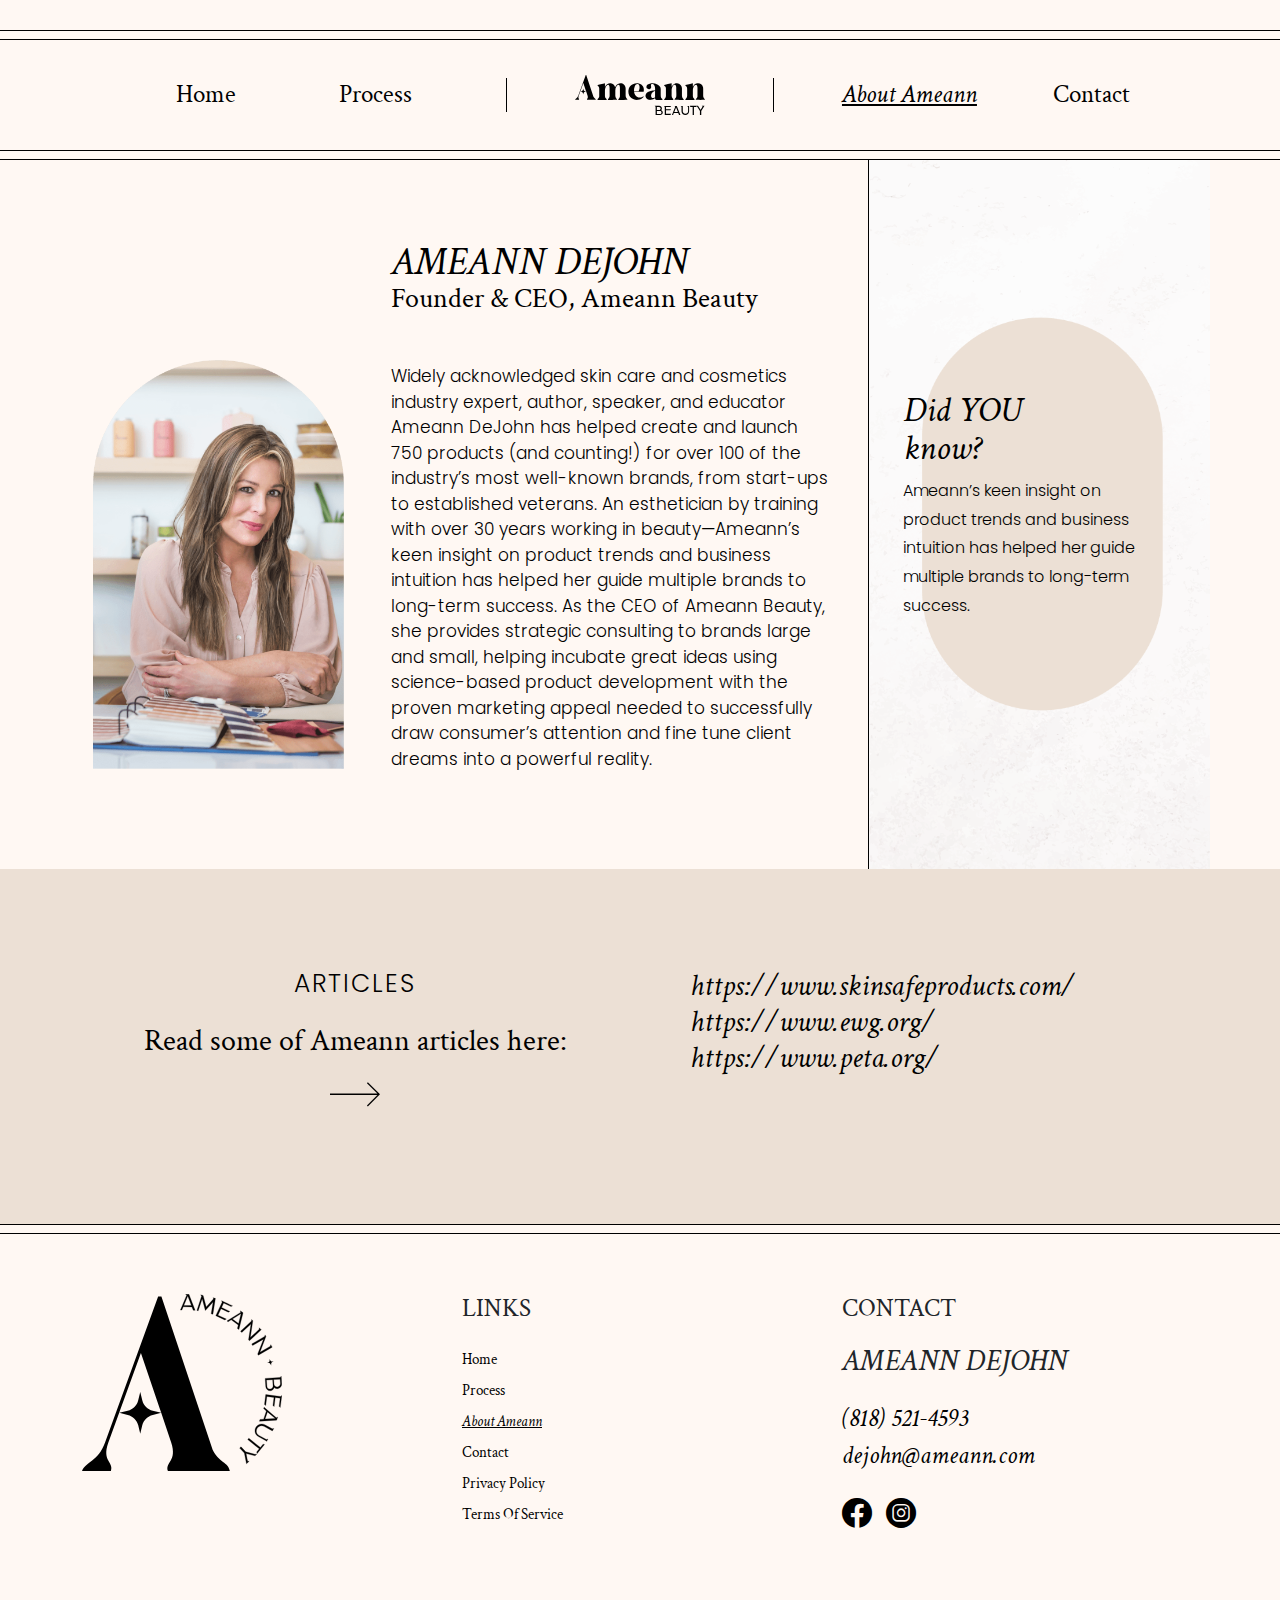
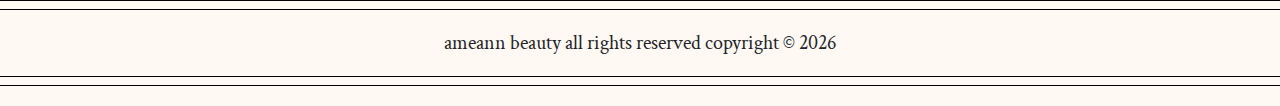
==== about-ameann.html @ 8f2c45b3 "feat: import google font" ====
<!doctype html>
<html lang="en">
  <head>
    <!-- Required meta tags -->
    <meta charset="utf-8">
    <meta name="viewport" content="width=device-width, initial-scale=1">
    <title>Ameann Beauty | Contact</title>

    <!-- Google Fonts -->
    <link rel="preconnect" href="https://fonts.googleapis.com">
    <link rel="preconnect" href="https://fonts.gstatic.com" crossorigin>
    <link href="https://fonts.googleapis.com/css2?family=Italiana&family=Red+Hat+Display:wght@300;500&display=swap" rel="stylesheet">

    <!-- Bootstrap CSS -->
    <link rel="stylesheet" href="assets/css/bootstrap.min.css">
    <link rel="stylesheet" href="assets/fonts/ameann-icons/icon.css">
    <link rel="stylesheet" href="assets/css/style.css">
    
  </head>
  <body>
    
    <header class="header">
      <div class="desktop-nav">
        <div class="border1">
          <nav class="navbar navbar-expand-md navbar-light " >
            <div class="container">
              <div class="collapse navbar-collapse">
                <ul class="navbar-nav mb-2 mb-lg-0">
                  <li class="nav-item">
                    <a class="nav-link" href="index.html">Home</a>
                  </li>
                  <li class="nav-item">
                    <a class="nav-link" href="process.html">Process</a>
                  </li>
                </ul>
                <div class="logo">
                  <a class="navbar-brand" href="index.html">
                    <img src="./assets/images/logo-main.svg" alt="Ameann Beauty logo">
                  </a>
                </div>
                <ul class="navbar-nav mb-2 mb-lg-0">
                  <li class="nav-item">
                    <a class="nav-link active" href="about-ameann.html">About Ameann</a>
                  </li>
                  <li class="nav-item">
                    <a class="nav-link" href="contact.html">Contact</a>
                  </li>
                </ul>
              </div>
            </div>
          </nav>
        </div>
      </div>
      <nav class="navbar navbar-expand-md navbar-light mobile-nav" >
        <div class="container">
          <a class="navbar-brand" href="index.php">
            <img src="./assets/images/logo.svg" alt="Ameann Beauty logo">
          </a>
          <button class="navbar-toggler" type="button" data-bs-toggle="collapse" data-bs-target="#navbarToggler" aria-controls="navbarToggler" aria-expanded="false" aria-label="Toggle navigation">
            <span class="customicon customicon-bars"></span>
          </button>
          <div class="collapse navbar-collapse" id="navbarToggler">
            <ul class="navbar-nav ms-auto mb-lg-0">
              <li class="nav-item">
                <a class="nav-link" href="index.html">Home</a>
              </li>
              <li class="nav-item">
                <a class="nav-link" href="process.html">Process</a>
              </li>
              <li class="nav-item">
                <a class="nav-link active" href="about-ameann.html">About Ameann</a>
              </li>
              <li class="nav-item">
                <a class="nav-link" href="contact.html">Contact</a>
              </li>
            </ul>
          </div>
        </div>
      </nav>
    </header>


    <section class="about-section">
      <div class="container">
        <div class="row">
          <div class="col-1 main-image">
            <div class="image-wrap">
                <img src="./assets/images/ameann-dejohn.png" alt="">
            </div>
          </div>
          <div class="col-2">
            <div class="details">
                <h3><em>AMEANN DEJOHN</em></h3>
                <h4>Founder & CEO, Ameann Beauty</h4>
                <p>Widely acknowledged skin care and cosmetics industry expert, author, speaker, and educator Ameann DeJohn has helped create and launch 750 products (and counting!) for over 100 of the industry’s most well-known brands, from start-ups to established veterans. An esthetician by training with over 30 years working in beauty—Ameann’s keen insight on product trends and business intuition has helped her guide multiple brands to long-term success. As the CEO of Ameann Beauty, she provides strategic consulting to brands large and small, helping incubate great ideas using science-based product development with the proven marketing appeal needed to successfully draw consumer’s attention and fine tune client dreams into a powerful reality.</p>
            </div>
          </div>
          <div class="col-3 question-column">
            <div class="question">
                <div class="text">
                    <h3><em>Did YOU <br>know?</em></h3>
                    <p>Ameann’s keen insight on product trends and business intuition has helped her guide multiple brands to long-term success.</p>
                </div>
                <img src="assets/images/about-bg.png" alt="">
            </div>
          </div>
        </div>
      </div>
    </section>
  
    <section class="about-article-section">
        <div class="container">
            <div class="row">
                <div class="col-md-6">
                    <div class="left-content">
                        <h5>ARTICLES</h5>
                        <p>Read some of Ameann articles here:</p>
                        <a class="go" href=""><i class="customicon customicon-arrow-right"></i></a>
                    </div>
                </div>
                <div class="col-md-6">
                    <div class="right-content">
                        <a href="https://www.skinsafeproducts.com/">https://www.skinsafeproducts.com/</a><br>
                        <a href="https://www.ewg.org/">https://www.ewg.org/</a><br>
                        <a href="https://www.peta.org/">https://www.peta.org/</a>
                    </div>
                </div>
            </div>
        </div>
    </section>

    <footer class="footer">
      <div class="border1">
        <div class="border2">
          <div class="container">
            <div class="row">
              <div class="col-md-4">
                <a href="index.html" class="logo-image">
                  <img src="./assets/images/logo-small.svg" alt="ameann beauty logo">
                </a>
              </div>
              <div class="col-md-4">
                <h5 class="title">LINKS</h5>
                <ul class="navbar-nav ms-auto mb-lg-0">
                  <li class="nav-item">
                    <a class="nav-link" href="index.html">Home</a>
                  </li>
                  <li class="nav-item">
                    <a class="nav-link" href="process.html">Process</a>
                  </li>
                  <li class="nav-item">
                    <a class="nav-link active" href="about-ameann.html">About Ameann</a>
                  </li>
                  <li class="nav-item">
                    <a class="nav-link" href="contact.html">Contact</a>
                  </li>
                  <li class="nav-item">
                    <a class="nav-link" href="privacy-policy.html">privacy policy</a>
                  </li>
                  <li class="nav-item">
                    <a class="nav-link" href="terms-of-service.html">terms of service</a>
                  </li>
                </ul>
              </div>
              <div class="col-md-4">
                <h5 class="title">CONTACT</h5>
                <div class="details">
                    <h3><em>AMEANN DEJOHN</em></h3>
                    <a href="tel:(818) 521-4593"><em>(818) 521-4593</em></a><br>
                    <a href="mailto:dejohn@ameann.com"><em>dejohn@ameann.com</em></a>
                </div>
                <div class="social-icon">
                    <a href=""><i class="customicon customicon-facebook"></i></a>
                    <a href=""><i class="customicon customicon-instagram"></i></a>
                </div>
              </div>
            </div>
          </div>
        </div>
        <div class="copyright">
          <div class="border1">
            <p> ameann beauty all rights reserved copyright © <script>document.write(new Date().getFullYear());</script></p>
          </div>
        </div>
      </div>
    </footer>


      <!-- Optional JavaScript; choose one of the two! -->
      <script src="assets/js/jquery-3.6.1.min.js"></script>

      <!-- Option 1: Bootstrap Bundle with Popper -->
      <script src="assets/js/bootstrap.bundle.min.js"></script>

      <!-- Option 2: Separate Popper and Bootstrap JS -->
      <script src="assets/js/popper.min.js"></script>
      
      <!-- main JS to edit -->
      <script src="assets/js/main.js"></script>

  </body>
</html>
---- assets/fonts/ameann-icons/icon.css ----
@font-face {
  font-family: 'ameann-icons';
  src:  url('fonts/ameann-icons.eot?su0a94');
  src:  url('fonts/ameann-icons.eot?su0a94#iefix') format('embedded-opentype'),
    url('fonts/ameann-icons.ttf?su0a94') format('truetype'),
    url('fonts/ameann-icons.woff?su0a94') format('woff'),
    url('fonts/ameann-icons.svg?su0a94#ameann-icons') format('svg');
  font-weight: normal;
  font-style: normal;
  font-display: block;
}

.customicon {
  /* use !important to prevent issues with browser extensions that change fonts */
  font-family: 'ameann-icons' !important;
  speak: never;
  font-style: normal;
  font-weight: normal;
  font-variant: normal;
  text-transform: none;
  line-height: 1;

  /* Better Font Rendering =========== */
  -webkit-font-smoothing: antialiased;
  -moz-osx-font-smoothing: grayscale;
}

.customicon-facebook:before {
  content: "\e901";
}
.customicon-instagram:before {
  content: "\e902";
}
.customicon-arrow-right:before {
  content: "\e900";
}
.customicon-bars:before {
  content: "\e916";
}
.customicon-cross:before {
  content: "\e917";
}
---- assets/css/style.css ----
@font-face {
  font-family: "poppins";
  src: url(../fonts/Poppins/Poppins-Thin.ttf);
  font-weight: 200;
}
@font-face {
  font-family: "poppins";
  src: url(../fonts/Poppins/Poppins-Light.ttf);
  font-weight: 300;
}
@font-face {
  font-family: "CrimsonText";
  src: url(../fonts/Crimson_Text/CrimsonText-SemiBoldItalic.ttf);
  font-weight: 600;
  font-style: italic;
}
@font-face {
  font-family: "CrimsonText";
  src: url(../fonts/Crimson_Text/CrimsonText-Italic.ttf);
  font-weight: 400;
  font-style: italic;
}
@font-face {
  font-family: "CrimsonText";
  src: url(../fonts/Crimson_Text/CrimsonText-Regular.ttf);
  font-weight: 400;
}

* {
  margin: 0px;
  padding: 0;
  outline: 0;
  box-sizing: border-box;
  font-family: "CrimsonText";
  font-weight: 400;
}

@media (min-width: 1600px) {
  .container {
    max-width: 1560px;
  }
}
.header {
  padding-top: 30px;
  background-color: #FFF8F3;
}
.header .desktop-nav{
  border-top: 1px solid #000;
  border-bottom: 1px solid #000;
  padding: 10px 0;
}
.header .desktop-nav .border1{
  border-top: 1px solid #000;
  border-bottom: 1px solid #000;
  padding: 20px 0;
}
.header .desktop-nav .navbar-collapse .logo{
  width: 24%;
  position: relative;
}
.header .desktop-nav .navbar-collapse .logo::after{
  content: '';
  display: block;
  border-left: 1px solid #000;
  border-right: 1px solid #000;
  width: 100%;
  height: 86%;
  left: 0;
  top: 7%;
  position: absolute;
  pointer-events: none;
}
.header .desktop-nav .navbar-collapse .logo a{
  display: block;
  max-width: 180px;
  margin: auto;
  padding: 0;
}
.header .desktop-nav .navbar-collapse .navbar-nav{
  flex-grow: 1;
  justify-content: space-evenly;
  width: 38%;
}
.header .navbar-collapse .navbar-nav .nav-link{
  font-size: 20px;
  color: #000;
}
.header .navbar-collapse .navbar-nav .nav-link:not(.active):hover{
  color: #E68180;
}
.header .navbar-collapse .navbar-nav .nav-link.active{
  font-style: italic;
  text-decoration: underline;
}

@media (max-width: 1399px) {
  .header .desktop-nav .navbar-collapse .logo a{
    max-width: 130px;
  }
  .header .desktop-nav .navbar-collapse .navbar-nav .nav-link{
    font-size: 25px;
  }
  .header .desktop-nav{
    padding: 8px 0;
  }
}
@media (min-width: 768px) {
  .mobile-nav{
    display: none;
  }
}
@media (max-width: 991px) {
  .header {
    padding-top: 20px;
  }
  .header .container {
    max-width: 100%;
  }
  .header .desktop-nav .navbar-collapse .navbar-nav .nav-link{
    font-size: 22px;
  }
}
@media (max-width: 767px) {
  .header {
    padding: 0;
    background-color: #fff;
  }
  .header .desktop-nav{
    display: none;
  }
  .header .container {
    max-width: 100%;
    padding: 0 30px;
  }
  .header .navbar {
    padding: 10px 0;
  }
  .header .navbar .navbar-brand img {
    width: 90px;
  }
  .header .navbar .navbar-toggler {
    padding: 0;
    border: 0;
    font-size: 24px;
    color: #000;
    width: 24px;
    margin: 0;
    line-height: 0;
  }
  .header .navbar .navbar-toggler:hover, .header .navbar .navbar-toggler:focus {
    box-shadow: none;
    color: #E68180;
  }
  .header .navbar .navbar-collapse {
    position: absolute;
    top: 100%;
    width: 100%;
    left: 0;
    text-align: right;
    background-color: #FFF8F3;
    box-shadow: 0 3px 6px rgba(0, 0, 0, 0.1);
    z-index: 99;
  }
  .header .navbar .navbar-collapse .navbar-nav {
    padding: 15px 0;
  }
  .header .navbar .navbar-collapse .navbar-nav .nav-item {
    padding-right: 30px;
    text-transform: capitalize;
  }
  .header .navbar .navbar-collapse .navbar-nav .nav-link {
    font-size: 20px;
    color: #000;
  }
  .header .navbar .navbar-toggler[aria-expanded="true"] .customicon::before {
    content: '\e917';
  }
}




/* home section */

.home-section{
  background-color: #FFF8F3;
}
.home-section img{
  width: 100%;
}
.home-section .main-image{
  border-right: 1px solid #000;
}
.home-section .main-image .image-wrap{
  padding: 100px 8%;
}
.home-section .col-md-8{
  padding: 0;
}
.home-section .learn{
  height: 47%;
  border-bottom: 1px solid #000;
  background-image: url(../images/texture1.svg);
  background-size: cover;
  display: flex;
  justify-content: center;
  align-items: center;
}
.home-section .learn .content{
  max-width: 595px;
}
.home-section .learn .content h2{
  color: #B4A27E;
  font-size: 38px;
  line-height: 1.2;
}
.buttons{
  text-align: center;
  margin-top: 50px;
  display: block;
}
.buttons .btn{
  padding: 10px 35px;
  border: 1px solid #000;
  font-size: 30px;
  font-style: italic;
  font-weight: 600;
  line-height: 1.2;
  border-radius: 15px;
}

.home-section .items{
  padding: 45px 40px;
}
.home-section .items .content{
  padding: 10px;
  height: 100%;
  display: flex;
  flex-direction: column;
}
.home-section .items .content h3{
  font-family: "poppins";
  font-size: 22px;
  text-align: center;
  margin-top: 15px;
  display: flex;
  flex-grow: 1;
  align-items: center;
  justify-content: center;
}

@media (max-width: 1599px) {
  .home-section .items{
    padding: 40px 35px;
  }
  .home-section .items .content h3{
    font-size: 18px;
  }
}
@media (max-width: 1399px) {
  .home-section .main-image .image-wrap{
    padding: 80px 8%;
  }
  .home-section .learn .content{
    max-width: 435px;
  }
  .home-section .learn .content h2{
    font-size: 28px;
  }
  .buttons{
    margin-top: 30px;
  }
  .buttons .btn{
    padding: 8px 30px;
    font-size: 22px;
    border-radius: 12px;
  }
  .home-section .items{
    padding: 30px 30px;
  }
  .home-section .items .content{
    padding: 5px;
  }
  .home-section .items .content h3{
    font-size: 14px;
  }
}
@media (max-width: 991px) {
  .home-section .container{
    max-width: 100%;
  }
  .home-section {
    overflow: hidden;
  }
}
@media (max-width: 767px) {
  .home-section {
    overflow: hidden;
    background-color: #fff;
  }
   .home-section .main-image{
    border: 0;
   }
   .home-section .main-image .image-wrap{
    padding: 20px 5% 0;
  }
  .home-section .col-md-8{
    position: relative;
  }
  .home-section .learn{
    height: auto;
    position: absolute;
    width: 100%;
    padding: 8vw 0;
    border-bottom: 0;
    bottom: calc(100% - 5px);
  }
  .home-section .learn .content{
    max-width: 62.5vw;
    text-align: center;
  }
  .home-section .learn .content h2{
    font-size: 4vw;
  }
  .buttons{
    margin-top: 5vw;
  }
  .buttons .btn{
    font-size: 4vw;
  }
  .home-section .items{
    padding: 50px 30px 0;
  }
  .home-section .items .content{
    padding-bottom: 40px;
  }
  .home-section .items .content h3{
    font-size: 4vw;
  }
}
@media (max-width: 500px) {
  .buttons .btn{
    padding: 5px 20px;
  }
  .home-section .items .content h3{
    font-size: 5vw;
  }
  .home-section .items .content{
    padding-bottom: 20px;
  }
}



/* contact section */

.contact-section{
  background-color: #FFF8F3;
  padding: 180px 0;
  border-bottom: 100px solid #B4A27E;
}

.contact-section .title{
  font-family: "poppins";
  font-weight: 300;
  font-size: 30px;
  letter-spacing: 2px;
  margin-bottom: 60px;
}
.contact-section .details h3{
font-size: 40px;
line-height: 1.2;
color: #000;
}
.contact-section .details a{
  font-size: 40px;
  line-height: 1.2;
  color: #000;
  text-decoration: none;
}
.contact-section .details a:hover{
  color: #E68180;
}
.contact-section .social{
  margin-top: 60px;
}
.contact-section .social p{
  font-size: 26px;
  margin-bottom: 5px;
}
.contact-section .social a.go{
  text-decoration: none;
  font-size: 50px;
  color: #000;
}
.contact-section .social a.go:hover{
  color: #E68180;
}
.contact-section .social .social-icon a{
  font-size: 40px;
  color: #000;
  text-decoration: none;
  margin-right: 8px;
  line-height: 1;
}
.contact-section .social .social-icon a:hover{
  color: #E68180;
}
.contact-section .logo-image{
  display: flex;
  align-items: center;
  justify-content: center;
}
.contact-section .logo-image .image-wrap{
  max-width: 70%;
  width: 400px;
}

@media (min-width: 1400px){
  .contact-section .container{
    max-width: 1300px;
  }
}

@media (max-width: 1399px) {
  .contact-section{
    padding: 150px 0;
  }
  .contact-section .logo-image .image-wrap{
    max-width: 70%;
    width: 300px;
  }
}
@media (max-width: 1199px) {
  .contact-section{
    padding: 120px 0;
  }
  .contact-section .title{
    font-size: 25px;
    margin-bottom: 40px;
  }
  .contact-section .details h3,
  .contact-section .details a{
    font-size: 30px;
  }
  .contact-section .social{
    margin-top: 40px;
  }
  .contact-section .social p{
    font-size: 20px;
  }
  .contact-section .social a.go{
    font-size: 35px;
  }
  .contact-section .social .social-icon a{
    font-size: 30px;
  }
  .contact-section .logo-image .image-wrap{
    max-width: 80%;
    width: 250px;
  }
}
@media (max-width: 767px) {
  .contact-section{
    padding: 80px 15px;
    border-width: 70px;
  }
  .contact-section .logo-image{
    margin-top: 50px;
  }
}


/* process page */

.process-wheel-section{
  padding: 50px 0 100px;
  border-bottom: 1px solid #000;
}
.process-wheel-section h3{
  font-size: 40px;
  font-style: italic;
}
.process-wheel-section .wheel{
  position: relative;
  max-width: 700px;
  margin: auto;
}
.process-wheel-section .wheel img{
  width: 100%;
  position: absolute;
  left: 0;
  top: 0;
  z-index: -1;
}
.process-wheel-section .wheel a{
  position: relative;
  z-index: 99999;
  text-decoration: none;
}
.process-wheel-section .wheel a circle,
.process-wheel-section .wheel a text{
  transition: .3s ease;
}
.process-wheel-section .wheel a:hover text{
  fill:#E68180;
}
.process-wheel-section .wheel a.active circle,
.process-wheel-section .wheel a:hover circle{
  fill:#E68180; 
}
/* .process-wheel-section .wheel a:hover path{
  stroke: #E68180;
  stroke-width: 5px;
} */
.mobile-test {
  display: none;
}
.mobile-test span{
  display: none;
  transition: .3s ease;
}
.mobile-test span.active,
.mobile-test span:hover{
  color: #E68180;
}
@media (min-width: 1400px){
  .process-wheel-section .container{
    max-width: 1300px;
  }
}
@media (max-width: 1199px) {
  .process-wheel-section h3{
    font-size: 30px;
  }
}
@media (max-width: 767px) {
  .process-wheel-section{
    padding: 30px 0 70px;
  }
  .process-wheel-section h3{
    font-size: 25px;
  }
  .process-wheel-section .wheel a text{
    display: none;
  }
  .process-wheel-section .wheel{
    position: relative;
  }
  .process-wheel-section .wheel a:hover+span{
    display: block;
  }
  .mobile-test{
    display: block;
    position: absolute;
    left: 50%;
    top: 50%;
    transform: translate(-50%,-50%);
  }
  .mobile-test span{
    text-align: center;
    font-size: 32px;
    cursor: pointer;
  }
}
@media (max-width: 576px) {
  .mobile-test span{
    font-size: 5.5vw;
  }
}


.process-step-section{
  background-image: url(../images/texture2.svg);
  background-size: cover;
  padding: 60px 0;
  /* display: none; */
  position: fixed;
  left: 0;
  top: 0;
  width: 100%;
  overflow: auto;
  height: 100vh;
}
.process-step-section .container{
  display: flex;
  align-self: center;
  min-height: 100%;
}
.process-step-section img{
  width: 100%;
}

.process-step-section .content{
  max-width: 350px;
  margin: auto;
  display: none;
}
.process-step-section .content h5{
  font-size: 30px;
  text-align: center;
  display: flex;
  align-items: flex-end;
  justify-content: center;
  /* min-height: 75px; */
  margin-bottom: 15px;
}
.process-step-section .content p{
  padding-top: 30px;
  font-size: 20px;
  color: #000;
  line-height: 1.2;
  /* margin-bottom: 50px; */
}
.process-step-section .close{
  position: absolute;
  right: 50px;
  top: 25px;
  width: 30px;
  height: 30px;
  cursor: pointer;
}
.process-step-section .close::before,
.process-step-section .close::after{
  content: '';
  width: 30px;
  height: 2px;
  position: absolute;
  background-color: #000;
  transform: rotate(45deg);
  top: 50%;
  left: 0%;
}
.process-step-section .close::after{
  transform: rotate(-45deg);
}


@media (max-width: 1399px) {
  .process-step-section .content h5{
    font-size: 24px;
  }
  .process-step-section .content p{
    font-size: 18px;
  }
}
@media (max-width: 1199px) {
  .process-step-section .content h5{
    font-size: 20px;
  }
  .process-step-section .content p{
    font-size: 16px;
    padding-top: 30px;
    margin-bottom: 10px;
  }
  .process-step-section .col-md-3{
    padding: 15px;
  }
  .process-step-section .content{
    max-width: 310px;
  }
}

@media (max-width: 767px) {
  .process-step-section{
    padding: 50px 0;
  }
  .process-step-section .content h5{
    font-size: 24px;
    min-height: auto;
  }
}


/* about page */

.about-section {
  background-color: #FFF8F3;
}
.about-section img{
  width: 100%;
}
.about-section .main-image{
padding: 240px 0 100px;
padding-left: 3%;
}

.about-section .details{
  padding: 100px 8% 100px 10%;
}
.about-section .details h3{
  font-size: 52px;
  line-height: 1.1;
  color: #000;
  margin-bottom: 0;
}
.about-section .details h4{
  font-size: 36px;
  line-height: 1.1;
  color: #000;
}
.about-section .details p{
  font-size: 22px;
  line-height: 1.5;
  color: #000;
  font-family: "poppins";
  font-weight: 300;
  margin-top: 50px;
  margin-bottom: 0;
}
.about-section .col-1{
  width: 24%;
}
.about-section .col-2{
  width: 46%;
}
.about-section .col-3{
  width: 30%;
}
.about-section .question-column{
  border-left: 1px solid #000;
  background-image: url(../images/texture3.svg);
  background-size: cover;
}
.about-section .question-column .question{
  height: 100%;
  position: relative;
  display: flex;
  align-items: center;
}
.about-section .question-column .question img{
  position: absolute;
  top: 50%;
  transform: translateY(-50%);
  width: 70%;
  left: 15%;
  z-index: 0;
}
.about-section .question-column .question .text{
position: relative;
z-index: 1;
width: 90%;
padding-left: 7%;
max-width: 300px;
}
.about-section .question-column .question h3{
  font-size: 45px;
  line-height: 1.1;
  color: #000;
}
.about-section .question-column .question p{
  font-size: 18px;
  line-height: 1.8;
  color: #000;
  font-weight: 300;
  font-family: "poppins";
}

@media (max-width: 1599px) {
  .about-section .details p{
    font-size: 19px;
  }
}
@media (max-width: 1399px) {
  .about-section .details{
    padding: 80px 5% 80px 7%;
  }
  .about-section .details h3{
    font-size: 40px;
  }
  .about-section .details h4{
    font-size: 28px;
  }
  .about-section .details p{
    font-size: 17px;
  }
  .about-section .main-image{
    padding: 200px 0 100px;
    padding-left: 2%;
  }
  .about-section .question-column .question img{
    width: 76%;
    left: 13%;
  }
  .about-section .question-column .question .text{
    padding-left: 7%;
    max-width: 260px;
  }
  .about-section .question-column .question h3{
    font-size:35px;
  }
  .about-section .question-column .question p{
    font-size: 16px;
  }
}
@media (max-width: 1199px) {
  .about-section .details{
    padding: 60px 6% 60px 7%;
  }
  .about-section .details h3{
    font-size: 32px;
  }
  .about-section .details h4{
    font-size: 22px;
  }
  .about-section .details p{
    font-size: 14px;
    margin-top: 30px;
  }
  .about-section .main-image{
    padding: 140px 0 100px;
    padding-left: 2%;
  }
  .about-section .question-column .question .text{
    padding-left: 5%;
    max-width: 220px;
  }
  .about-section .question-column .question h3{
    font-size:30px;
  }
  .about-section .question-column .question p{
    font-size: 14px;
  }
}
@media (max-width: 991px) {
  .about-section {
    padding-bottom: 70px;
  }
  .about-section .col-1{
    width: 30%;
  }
  .about-section .col-2{
    width: 70%;
  }
  .about-section .col-3{
    width: 100%;
    min-height: 450px;
    display: flex;
    justify-content: center;
    border-left: 0px;
  }
  .about-section .question-column .question img{
    transform: translate(-50%,-50%);
    width: 210px;
    left: 50%;
  }
  .about-section .details p{
    font-size: 15px;
  }
  .about-section .question-column .question .text{
    margin-left: -30px;
    max-width: 260px;
  }
  .about-section .question-column .question .text{
    padding-left: 7%;
    max-width: 300px;
  }
}
@media (max-width: 767px) {
  .about-section {
    padding: 50px 0;
  }
  .about-section .col-1{
    width: 100%;
  }
  .about-section .main-image{
    padding: 0;
    max-width: 400px;
    margin: auto;
  }
  .about-section .col-2{
    width: 100%;
  }
  .about-section .details {
    padding: 50px 15px;
  }
  .about-section .details h3{
    font-size: 26px;
  }
  .about-section .details h4{
    font-size: 20px;
  }
  .about-section .details p{
    font-size: 15px;
  }
}
@media (max-width: 576px) {
  .about-section {
    padding: 50px 0 0;
  }
  .about-section .question-column .question .text{
    margin-left: -25px;
    max-width: 260px;
  }
}


.about-article-section{
  background-color: #ECE0D5;
  padding: 150px 0;
}
.about-article-section .right-content{
  padding:0 7%;
}
.about-article-section .right-content h4,
.about-article-section .right-content a{
  color: #000;
  text-decoration: none;
  font-size: 40px;
  line-height: 1.2;
  font-style: italic;
}
.about-article-section .right-content a:hover{
  color: #E68180;
}
.about-article-section .left-content{
  text-align: center;
}
.about-article-section .left-content h5{
  font-family: "poppins";
  font-size: 30px;
  letter-spacing: 2px;
  color: #000;
}
.about-article-section .left-content p{
  font-size: 38px;
  color: #000;
  margin-top: 40px;
  margin-bottom: 20px;
}
.about-article-section .left-content a{
  text-decoration: none;
  color: #000;
  font-size: 70px;
  margin-bottom: -40px;
  display: inline-block;
}
.about-article-section .left-content a:hover{
  color: #E68180;
}


@media (max-width: 1399px) {
  .about-article-section{
    padding: 100px 0;
  }

  .about-article-section .right-content h4,
  .about-article-section .right-content a{
    font-size: 30px;
  }

  .about-article-section .left-content h5{
    font-size: 25px;
  }
  .about-article-section .left-content p{
    font-size: 30px;
    margin-top: 20px;
    margin-bottom: 0px;
  }
  .about-article-section .left-content a{
    font-size: 50px;
  }
}
@media (max-width: 1199px) {
  .about-article-section{
    padding: 80px 0;
  }
}

@media (max-width: 991px) {
  .about-article-section .right-content h4,
  .about-article-section .right-content a{
    font-size: 22px;
  }

  .about-article-section .left-content h5{
    font-size: 20px;
  }
  .about-article-section .left-content p{
    font-size: 22px;
    color: #000;
  }
  .about-article-section .left-content a{
    font-size: 50px;
  }
}
@media (max-width: 767px) {
  .about-article-section{
    padding: 60px 0;
  }
  .about-article-section .right-content{
    text-align: center;
    padding: 0;
  }
  .about-article-section .right-content h4,
  .about-article-section .right-content a{
    font-size: 20px;
    line-height: 1.4;
  }

  .about-article-section .left-content h5{
    font-size: 18px;
  }
  .about-article-section .left-content p{
    font-size: 20px;
    color: #000;
  }
  .about-article-section .left-content a{
    font-size: 40px;
  }
}



.footer{
  padding-bottom: 20px;
  background-color: #FFF8F3;
}
.border1{
  border-top: 1px solid #000;
  border-bottom: 1px solid #000;
  padding: 10px 0;
}
.border2{
  border-top: 1px solid #000;
  border-bottom: 1px solid #000;
  padding: 20px 0;
}
.footer .copyright{ 
  margin-top: 10px;
}
.footer .copyright p{
  margin: 0;
  padding: 10px;
  text-align: center;
  font-size: 20px;
} 
.footer .container{
  padding-top: 40px;
  padding-bottom: 40px;
}
.footer .logo-image{
  max-width: 200px;
  display: block;
}
.footer .logo-image img{
  width: 100%;
}
.footer .title{
  font-size: 25px;
  margin-bottom: 20px;
}
.footer .navbar-nav .nav-link{
  color: #000;
  font-size: 15px;
  line-height: 1;
  text-transform: capitalize;
}
.footer .navbar-nav .nav-link.active{
  text-decoration: underline;
  font-style: italic;
}
.footer .navbar-nav .nav-link.active:hover{
  color: #000;
}
.footer .navbar-nav .nav-link:hover{
  color: #E68180;
}
.footer .details h3{
  font-size: 30px;
  margin-bottom: 20px;
}
.footer .details a{
  font-size: 25px;
  text-decoration: none;
  color: #000;
}
.social-icon{
  margin-top: 20px;
}
.social-icon a{
  font-size: 30px;
  color: #000;
  text-decoration: none;
  margin-right: 10px;
}

@media (max-width: 1399px) {
  .border1{
    padding: 8px 0;
  }
  .footer .copyright{ 
    margin-top: 8px;
  }
  
}
@media (max-width: 991px) {
  .footer .logo-image{
    max-width: 150px;
  }
  .footer .details h3{
    font-size: 25px;
  }
  .footer .copyright p{
    padding: 5px;
  }  
}
@media (max-width: 767px) {
  .footer {
    text-align: center;
  }
  .footer .container{
    padding-top: 30px;
    padding-bottom: 20px;
  }
  .footer .title{
    margin-top: 40px;
  }
  .footer .logo-image{
    margin: auto;
  }
  .footer .copyright p{
    font-size: 16px;
  }  
}

.hero-section {
  position: relative;
}
.hero-section img{
  width: 100%;
  max-height: calc(100vh - 165px);
  object-fit: cover;
}
.hero-section .btn:hover{
  background-color: #000;
  color: #fff;
}
.hero-section .learn{
  display: flex;
  justify-content: center;
  align-items: center;
  position: absolute;
  top: 50%;
  width: 100%;
  transform: translateY(-50%);
}
.hero-section .learn .content{
  max-width: 695px;
  background-color: rgba(255, 255, 255, 0.6);
  padding: 50px;
  border-radius: 20px;
}
.hero-section .learn .content h2{
  color: #B4A27E;
  font-size: 38px;
  line-height: 1.2;
  text-align: center;
}


@media (max-width: 1399px) {
  .hero-section .learn .content{
    max-width: 535px;
  }
  .hero-section .learn .content h2{
    font-size: 28px;
  }
}
@media (max-width: 767px) {
  .hero-section img{
    min-height: 500px;
    max-height: auto;
  }
  .hero-section .learn{
    height: auto;
    position: absolute;
    width: 100%;
    padding: 8vw 0;
    border-bottom: 0;
    top: auto;
    transform: none;
    bottom: 0;
  }
  .hero-section .learn .content{
    max-width: 80vw;
    text-align: center;
    padding: 7%;
  }
  .hero-section .learn .content h2{
    font-size: 4vw;
  }
}

.home-process{
  padding: 50px 0;
}
.home-process img{
  width: 100%;
}
.home-process .row{
  padding: 50px 0;
}
.home-process .col-md-6{
  align-self: center;
}
.home-process h3{
  font-size: 30px;
  margin-bottom: 30px;
}
.home-process p{
  font-size: 20px;
  margin-bottom: 0;
}
@media (max-width: 911px) {
  .home-process h3{
    font-size: 25px;
    margin-bottom: 20px;
  }
  .home-process p{
    font-size: 18px;
  }
}
@media (max-width: 767px) {
  .home-process .row{
    padding: 30px 0;
  }
  .home-process .text{
    margin-top: 40px;
  }
}
@media (min-width: 768px) {
.home-process .text{
  padding-left: 7%;
}
.home-process .row:nth-child(even){
  flex-direction: row-reverse;
}
.home-process .row:nth-child(even) .text{
  padding-left: 0;
  padding-right: 7%;
}
}
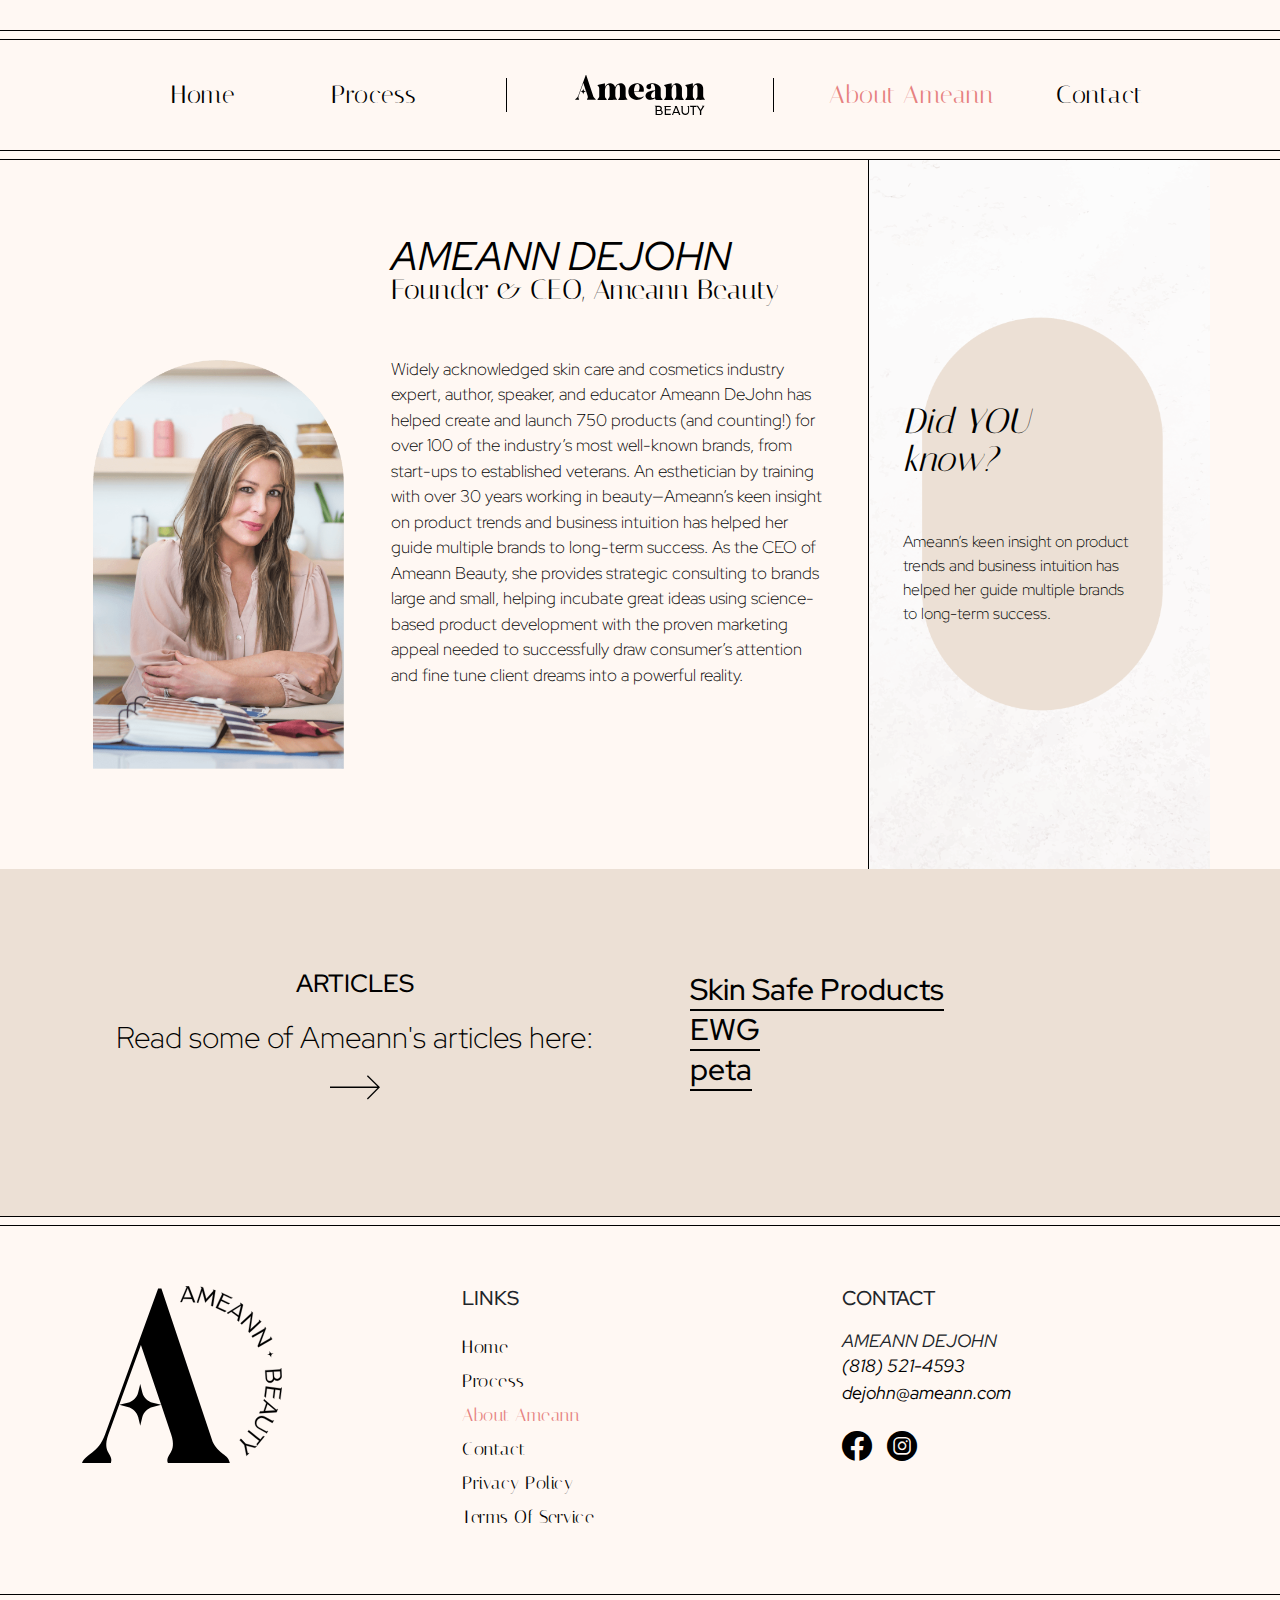
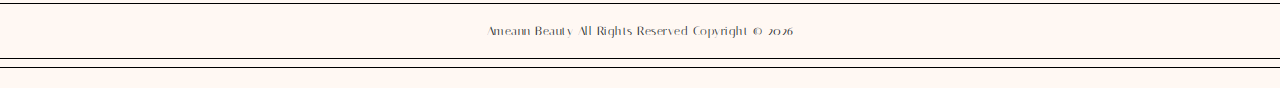
==== commit ae5fe972: "final styling" ====
--- a/about-ameann.html
+++ b/about-ameann.html
@@ -54,7 +54,7 @@
       <nav class="navbar navbar-expand-md navbar-light mobile-nav" >
         <div class="container">
           <a class="navbar-brand" href="index.php">
-            <img src="./assets/images/logo.svg" alt="Ameann Beauty logo">
+            <img src="./assets/images/logo-main.svg" alt="Ameann Beauty logo">
           </a>
           <button class="navbar-toggler" type="button" data-bs-toggle="collapse" data-bs-target="#navbarToggler" aria-controls="navbarToggler" aria-expanded="false" aria-label="Toggle navigation">
             <span class="customicon customicon-bars"></span>
@@ -114,15 +114,15 @@
                 <div class="col-md-6">
                     <div class="left-content">
                         <h5>ARTICLES</h5>
-                        <p>Read some of Ameann articles here:</p>
+                        <p>Read some of Ameann's articles here:</p>
                         <a class="go" href=""><i class="customicon customicon-arrow-right"></i></a>
                     </div>
                 </div>
                 <div class="col-md-6">
                     <div class="right-content">
-                        <a href="https://www.skinsafeproducts.com/">https://www.skinsafeproducts.com/</a><br>
-                        <a href="https://www.ewg.org/">https://www.ewg.org/</a><br>
-                        <a href="https://www.peta.org/">https://www.peta.org/</a>
+                        <a href="https://www.skinsafeproducts.com/">Skin Safe Products</a><br>
+                        <a href="https://www.ewg.org/">EWG</a><br>
+                        <a href="https://www.peta.org/">peta</a>
                     </div>
                 </div>
             </div>
--- a/assets/css/style.css
+++ b/assets/css/style.css
@@ -25,13 +25,12 @@
   src: url(../fonts/Crimson_Text/CrimsonText-Regular.ttf);
   font-weight: 400;
 }
-
 * {
   margin: 0px;
   padding: 0;
   outline: 0;
   box-sizing: border-box;
-  font-family: "CrimsonText";
+  /* font-family: "CrimsonText"; */
   font-weight: 400;
 }
 
@@ -82,15 +81,16 @@
   width: 38%;
 }
 .header .navbar-collapse .navbar-nav .nav-link{
-  font-size: 20px;
-  color: #000;
+  font-family: 'Italiana', serif;
+  font-size: 15px;
+  color: #000;
+  letter-spacing: 0.5px;
 }
 .header .navbar-collapse .navbar-nav .nav-link:not(.active):hover{
   color: #E68180;
 }
 .header .navbar-collapse .navbar-nav .nav-link.active{
-  font-style: italic;
-  text-decoration: underline;
+  color: #E68180;
 }
 
 @media (max-width: 1399px) {
@@ -166,7 +166,10 @@
   }
   .header .navbar .navbar-collapse .navbar-nav .nav-item {
     padding-right: 30px;
-    text-transform: capitalize;
+    text-transform: uppercase;
+  }
+  li.nav-item a {
+    font-family: 'Italiana', serif;
   }
   .header .navbar .navbar-collapse .navbar-nav .nav-link {
     font-size: 20px;
@@ -221,12 +224,13 @@
 }
 .buttons .btn{
   padding: 10px 35px;
-  border: 1px solid #000;
-  font-size: 30px;
-  font-style: italic;
-  font-weight: 600;
-  line-height: 1.2;
-  border-radius: 15px;
+    border: 1px solid #fff8f3;
+    font-size: 20px;
+    font-family: 'Italiana', serif;
+    line-height: 1.2;
+    border-radius: 15px;
+    letter-spacing: 0.5px;
+    background-color: #fff8f3;
 }
 
 .home-section .items{
@@ -361,22 +365,24 @@
 }
 
 .contact-section .title{
-  font-family: "poppins";
-  font-weight: 300;
-  font-size: 30px;
-  letter-spacing: 2px;
+  font-family: 'Red Hat Display', sans-serif;
+  font-weight: 500;
+  font-size: 25px;
   margin-bottom: 60px;
 }
 .contact-section .details h3{
-font-size: 40px;
-line-height: 1.2;
-color: #000;
+  font-size: 25px;
+  line-height: 1.2;
+  color: #000;
+  font-family: 'Red Hat Display', sans-serif;
+  font-weight: 500;
 }
 .contact-section .details a{
-  font-size: 40px;
+  font-size: 25px;
   line-height: 1.2;
   color: #000;
   text-decoration: none;
+  font-family: 'Red Hat Display', sans-serif;
 }
 .contact-section .details a:hover{
   color: #E68180;
@@ -385,12 +391,14 @@
   margin-top: 60px;
 }
 .contact-section .social p{
-  font-size: 26px;
+  font-size: 18px;
   margin-bottom: 5px;
+  font-family: 'Red Hat Display', sans-serif;
+  font-weight: 300;
 }
 .contact-section .social a.go{
   text-decoration: none;
-  font-size: 50px;
+  font-size: 40px;
   color: #000;
 }
 .contact-section .social a.go:hover{
@@ -441,13 +449,13 @@
   }
   .contact-section .details h3,
   .contact-section .details a{
-    font-size: 30px;
+    font-size: 22px;
   }
   .contact-section .social{
     margin-top: 40px;
   }
   .contact-section .social p{
-    font-size: 20px;
+    font-size: 15px;
   }
   .contact-section .social a.go{
     font-size: 35px;
@@ -479,7 +487,7 @@
 }
 .process-wheel-section h3{
   font-size: 40px;
-  font-style: italic;
+  font-family: 'Italiana', sans-serif;
 }
 .process-wheel-section .wheel{
   position: relative;
@@ -589,6 +597,7 @@
 }
 .process-step-section img{
   width: 100%;
+  border-radius: 85px;
 }
 
 .process-step-section .content{
@@ -597,20 +606,24 @@
   display: none;
 }
 .process-step-section .content h5{
-  font-size: 30px;
+  font-size: 32px;
   text-align: center;
   display: flex;
   align-items: flex-end;
   justify-content: center;
   /* min-height: 75px; */
   margin-bottom: 15px;
+  font-family: 'Italiana', sans-serif;
+  letter-spacing: 0.5px;
 }
 .process-step-section .content p{
   padding-top: 30px;
-  font-size: 20px;
-  color: #000;
-  line-height: 1.2;
-  /* margin-bottom: 50px; */
+    font-size: 20px;
+    color: #000;
+    line-height: 30px;
+    /* margin-bottom: 50px; */
+    font-family: 'Red Hat Display';
+    font-weight: 300;
 }
 .process-step-section .close{
   position: absolute;
@@ -623,7 +636,7 @@
 .process-step-section .close::before,
 .process-step-section .close::after{
   content: '';
-  width: 30px;
+  width: 23px;
   height: 2px;
   position: absolute;
   background-color: #000;
@@ -681,7 +694,7 @@
   width: 100%;
 }
 .about-section .main-image{
-padding: 240px 0 100px;
+padding: 100px 0 100px;
 padding-left: 3%;
 }
 
@@ -689,21 +702,23 @@
   padding: 100px 8% 100px 10%;
 }
 .about-section .details h3{
-  font-size: 52px;
-  line-height: 1.1;
+  font-size: 30px;
+  line-height: 32px;
   color: #000;
   margin-bottom: 0;
+  font-family: 'Red Hat Display';
 }
 .about-section .details h4{
-  font-size: 36px;
-  line-height: 1.1;
-  color: #000;
+  font-size: 19px;
+    line-height: 35px;
+    color: #000;
+    font-family: 'Italiana', sans-serif;
 }
 .about-section .details p{
   font-size: 22px;
   line-height: 1.5;
   color: #000;
-  font-family: "poppins";
+  font-family: 'Red Hat Display', sans-serif;
   font-weight: 300;
   margin-top: 50px;
   margin-bottom: 0;
@@ -744,16 +759,19 @@
 max-width: 300px;
 }
 .about-section .question-column .question h3{
-  font-size: 45px;
+  font-size: 40px;
   line-height: 1.1;
   color: #000;
+  font-family: 'Italiana', sans-serif;
 }
 .about-section .question-column .question p{
-  font-size: 18px;
-  line-height: 1.8;
-  color: #000;
+  font-size: 22px;
+  line-height: 1.5;
+  color: #000;
+  font-family: 'Red Hat Display', sans-serif;
   font-weight: 300;
-  font-family: "poppins";
+  margin-top: 50px;
+  margin-bottom: 0;
 }
 
 @media (max-width: 1599px) {
@@ -906,9 +924,11 @@
 .about-article-section .right-content a{
   color: #000;
   text-decoration: none;
-  font-size: 40px;
-  line-height: 1.2;
-  font-style: italic;
+  font-size: 20px;
+  line-height: 40px;
+  font-family: 'Red Hat Display', sans-serif;
+  font-weight: 500;
+  border-bottom: 2px solid #000;
 }
 .about-article-section .right-content a:hover{
   color: #E68180;
@@ -917,21 +937,24 @@
   text-align: center;
 }
 .about-article-section .left-content h5{
-  font-family: "poppins";
-  font-size: 30px;
-  letter-spacing: 2px;
-  color: #000;
+  font-family: 'Red Hat Display', sans-serif;
+  font-size: 20px;
+  color: #000;
+  font-weight: 500;
 }
 .about-article-section .left-content p{
-  font-size: 38px;
-  color: #000;
-  margin-top: 40px;
+  font-size: 20px;
+  color: #000;
+  margin-top: 10px;
   margin-bottom: 20px;
+  font-family: 'Red Hat Display', sans-serif;
+  font-weight: 300;
+  line-height: 1.2;
 }
 .about-article-section .left-content a{
   text-decoration: none;
   color: #000;
-  font-size: 70px;
+  font-size: 50px;
   margin-bottom: -40px;
   display: inline-block;
 }
@@ -1034,7 +1057,10 @@
   margin: 0;
   padding: 10px;
   text-align: center;
-  font-size: 20px;
+  font-size: 12px;
+  font-family: 'Italiana', serif;
+  letter-spacing: 0.5px;
+  text-transform: capitalize;
 } 
 .footer .container{
   padding-top: 40px;
@@ -1048,18 +1074,22 @@
   width: 100%;
 }
 .footer .title{
-  font-size: 25px;
+  font-size: 20px;
   margin-bottom: 20px;
+  font-family: 'Red Hat Display', sans-serif;
+  font-weight: 500;
 }
 .footer .navbar-nav .nav-link{
-  color: #000;
-  font-size: 15px;
+  font-family: 'Italiana', serif;
+  letter-spacing: 0.5px;
+  color: #000;
+  font-size: 18px;
   line-height: 1;
   text-transform: capitalize;
+  
 }
 .footer .navbar-nav .nav-link.active{
-  text-decoration: underline;
-  font-style: italic;
+  color: #E68180;
 }
 .footer .navbar-nav .nav-link.active:hover{
   color: #000;
@@ -1068,13 +1098,17 @@
   color: #E68180;
 }
 .footer .details h3{
-  font-size: 30px;
-  margin-bottom: 20px;
+  font-size: 18px;
+  font-family: 'red hat display',sans-serif;
+  font-weight: 500;
+  margin-bottom: 0px;
 }
 .footer .details a{
-  font-size: 25px;
+  font-size: 18px;
   text-decoration: none;
   color: #000;
+  font-family: 'Red Hat Display', sans-serif;
+  font-weight: 300;
 }
 .social-icon{
   margin-top: 20px;
@@ -1097,7 +1131,7 @@
 }
 @media (max-width: 991px) {
   .footer .logo-image{
-    max-width: 150px;
+    max-width: 70px;
   }
   .footer .details h3{
     font-size: 25px;
@@ -1121,7 +1155,7 @@
     margin: auto;
   }
   .footer .copyright p{
-    font-size: 16px;
+    font-size: 11px;
   }  
 }
 
@@ -1134,8 +1168,9 @@
   object-fit: cover;
 }
 .hero-section .btn:hover{
-  background-color: #000;
-  color: #fff;
+  background-color: #fff8f3;
+  color: #E68180;
+  border: 1px solid #E68180;
 }
 .hero-section .learn{
   display: flex;
@@ -1153,10 +1188,11 @@
   border-radius: 20px;
 }
 .hero-section .learn .content h2{
-  color: #B4A27E;
-  font-size: 38px;
-  line-height: 1.2;
+  color: #000;
+  font-size: 25px;
+  line-height: 35px;
   text-align: center;
+  font-family: 'Italiana', sans-serif;
 }
 
 
@@ -1198,6 +1234,10 @@
 }
 .home-process img{
   width: 100%;
+  border-radius: 135px;
+  -webkit-box-shadow: 10px 10px 28px 19px rgba(227,227,227,0.6);
+  -moz-box-shadow: 10px 10px 28px 19px rgba(227,227,227,0.6);
+  box-shadow: 10px 10px 28px 19px rgba(227,227,227,0.6);
 }
 .home-process .row{
   padding: 50px 0;
@@ -1206,11 +1246,14 @@
   align-self: center;
 }
 .home-process h3{
-  font-size: 30px;
+  font-size: 35px;
   margin-bottom: 30px;
-}
-.home-process p{
-  font-size: 20px;
+  font-family: 'Italiana', sans-serif;
+}
+.home-process .text p{
+  font-family: 'Red Hat', sans-serif;
+  font-weight: 300;
+  font-size: 18px;
   margin-bottom: 0;
 }
 @media (max-width: 911px) {
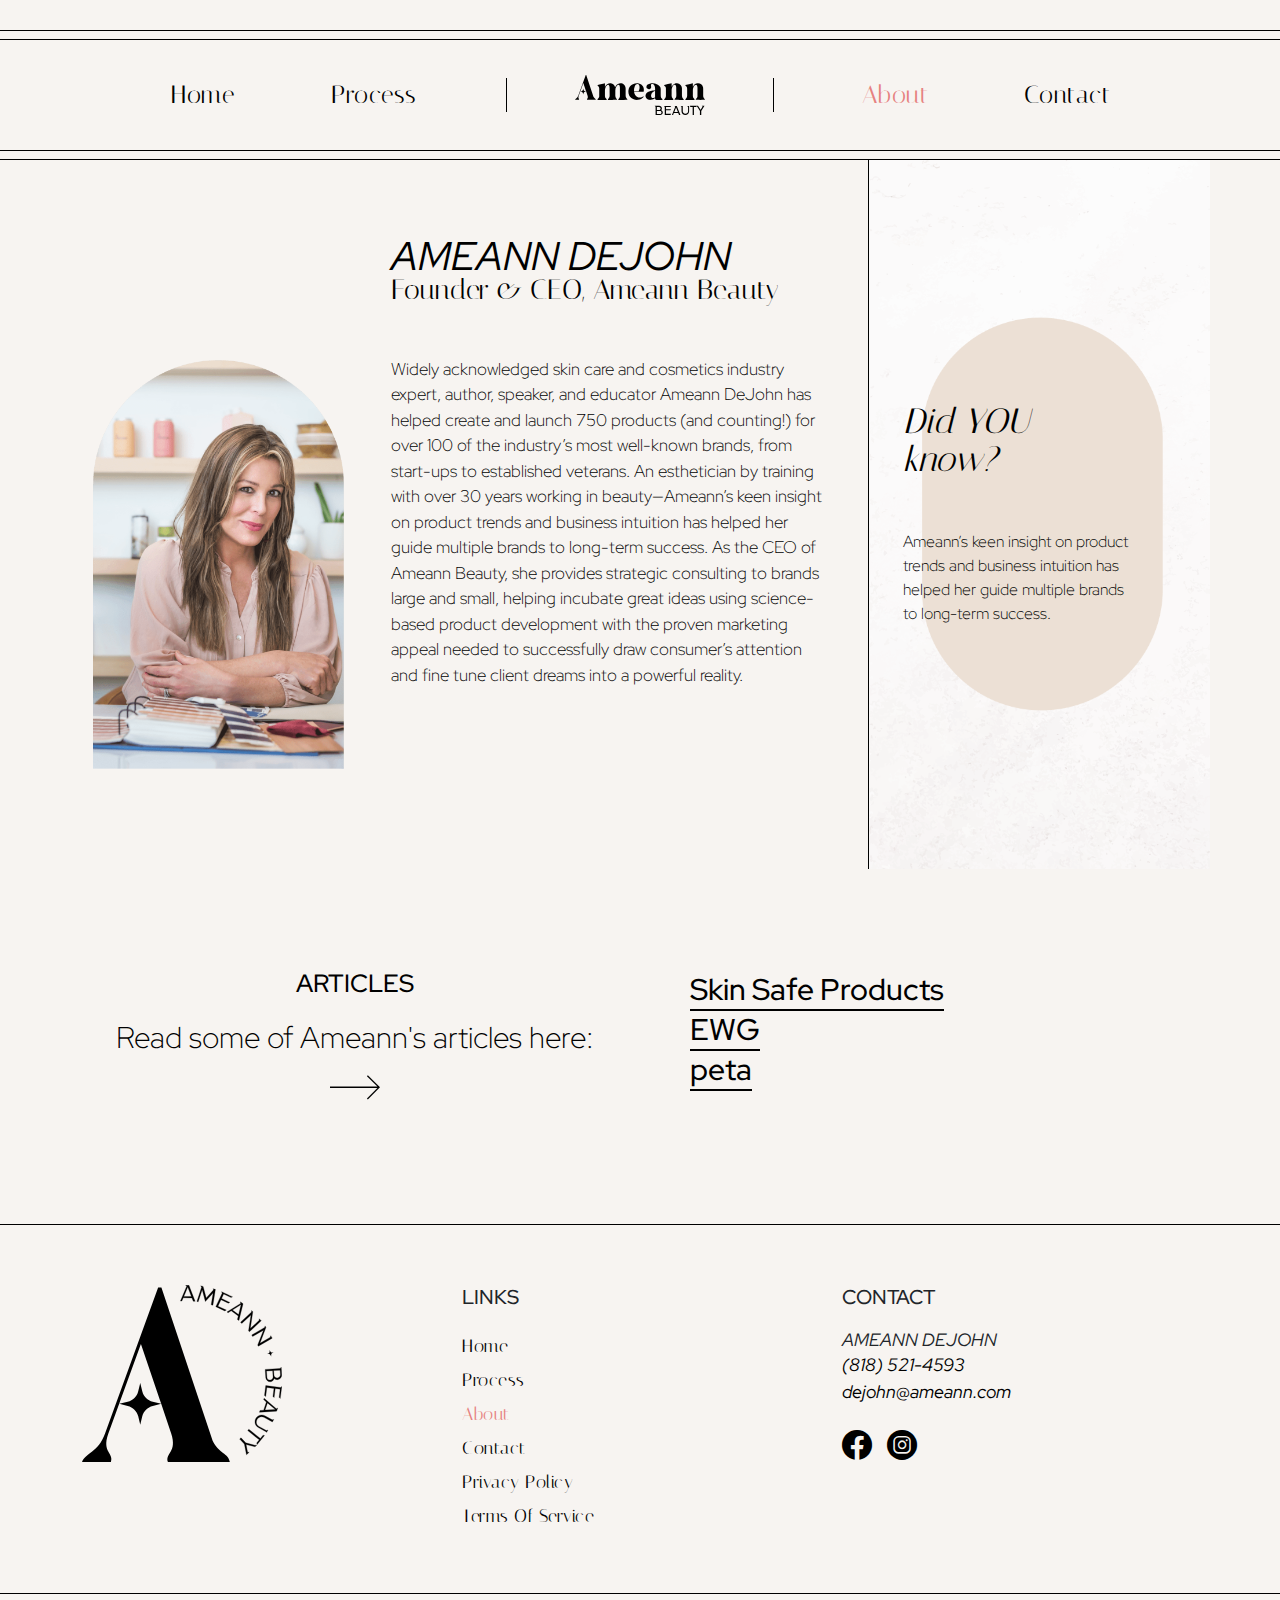
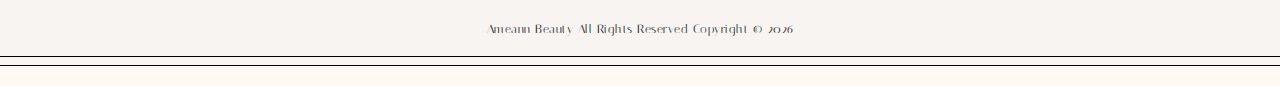
==== commit a281ef01: "create a global var for background pages" ====
--- a/about-ameann.html
+++ b/about-ameann.html
@@ -40,7 +40,7 @@
                 </div>
                 <ul class="navbar-nav mb-2 mb-lg-0">
                   <li class="nav-item">
-                    <a class="nav-link active" href="about-ameann.html">About Ameann</a>
+                    <a class="nav-link active" href="about-ameann.html">About</a>
                   </li>
                   <li class="nav-item">
                     <a class="nav-link" href="contact.html">Contact</a>
@@ -68,7 +68,7 @@
                 <a class="nav-link" href="process.html">Process</a>
               </li>
               <li class="nav-item">
-                <a class="nav-link active" href="about-ameann.html">About Ameann</a>
+                <a class="nav-link active" href="about-ameann.html">About</a>
               </li>
               <li class="nav-item">
                 <a class="nav-link" href="contact.html">Contact</a>
@@ -115,7 +115,7 @@
                     <div class="left-content">
                         <h5>ARTICLES</h5>
                         <p>Read some of Ameann's articles here:</p>
-                        <a class="go" href=""><i class="customicon customicon-arrow-right"></i></a>
+                        <a class="go" href="https://www.linkedin.com/in/ameannsolutions/"><i class="customicon customicon-arrow-right"></i></a>
                     </div>
                 </div>
                 <div class="col-md-6">
@@ -149,7 +149,7 @@
                     <a class="nav-link" href="process.html">Process</a>
                   </li>
                   <li class="nav-item">
-                    <a class="nav-link active" href="about-ameann.html">About Ameann</a>
+                    <a class="nav-link active" href="about-ameann.html">About</a>
                   </li>
                   <li class="nav-item">
                     <a class="nav-link" href="contact.html">Contact</a>
--- a/assets/css/style.css
+++ b/assets/css/style.css
@@ -1,30 +1,44 @@
+/* global vars*/
+
+:root{
+
+  --background-page-color:#F7F4F1;
+}
+
+
+
 @font-face {
   font-family: "poppins";
   src: url(../fonts/Poppins/Poppins-Thin.ttf);
   font-weight: 200;
 }
+
 @font-face {
   font-family: "poppins";
   src: url(../fonts/Poppins/Poppins-Light.ttf);
   font-weight: 300;
 }
+
 @font-face {
   font-family: "CrimsonText";
   src: url(../fonts/Crimson_Text/CrimsonText-SemiBoldItalic.ttf);
   font-weight: 600;
   font-style: italic;
 }
+
 @font-face {
   font-family: "CrimsonText";
   src: url(../fonts/Crimson_Text/CrimsonText-Italic.ttf);
   font-weight: 400;
   font-style: italic;
 }
+
 @font-face {
   font-family: "CrimsonText";
   src: url(../fonts/Crimson_Text/CrimsonText-Regular.ttf);
   font-weight: 400;
 }
+
 * {
   margin: 0px;
   padding: 0;
@@ -32,6 +46,7 @@
   box-sizing: border-box;
   /* font-family: "CrimsonText"; */
   font-weight: 400;
+  
 }
 
 @media (min-width: 1600px) {
@@ -39,25 +54,30 @@
     max-width: 1560px;
   }
 }
+
 .header {
   padding-top: 30px;
-  background-color: #FFF8F3;
-}
-.header .desktop-nav{
+  background-color: var(--background-page-color);
+}
+
+.header .desktop-nav {
   border-top: 1px solid #000;
   border-bottom: 1px solid #000;
   padding: 10px 0;
 }
-.header .desktop-nav .border1{
+
+.header .desktop-nav .border1 {
   border-top: 1px solid #000;
   border-bottom: 1px solid #000;
   padding: 20px 0;
 }
-.header .desktop-nav .navbar-collapse .logo{
+
+.header .desktop-nav .navbar-collapse .logo {
   width: 24%;
   position: relative;
 }
-.header .desktop-nav .navbar-collapse .logo::after{
+
+.header .desktop-nav .navbar-collapse .logo::after {
   content: '';
   display: block;
   border-left: 1px solid #000;
@@ -69,75 +89,92 @@
   position: absolute;
   pointer-events: none;
 }
-.header .desktop-nav .navbar-collapse .logo a{
+
+.header .desktop-nav .navbar-collapse .logo a {
   display: block;
   max-width: 180px;
   margin: auto;
   padding: 0;
 }
-.header .desktop-nav .navbar-collapse .navbar-nav{
+
+.header .desktop-nav .navbar-collapse .navbar-nav {
   flex-grow: 1;
   justify-content: space-evenly;
   width: 38%;
 }
-.header .navbar-collapse .navbar-nav .nav-link{
+
+.header .navbar-collapse .navbar-nav .nav-link {
   font-family: 'Italiana', serif;
-  font-size: 15px;
+  font-size: 18px;
   color: #000;
   letter-spacing: 0.5px;
 }
-.header .navbar-collapse .navbar-nav .nav-link:not(.active):hover{
+
+.header .navbar-collapse .navbar-nav .nav-link:not(.active):hover {
   color: #E68180;
 }
-.header .navbar-collapse .navbar-nav .nav-link.active{
+
+.header .navbar-collapse .navbar-nav .nav-link.active {
   color: #E68180;
 }
 
 @media (max-width: 1399px) {
-  .header .desktop-nav .navbar-collapse .logo a{
+  .header .desktop-nav .navbar-collapse .logo a {
     max-width: 130px;
   }
-  .header .desktop-nav .navbar-collapse .navbar-nav .nav-link{
+
+  .header .desktop-nav .navbar-collapse .navbar-nav .nav-link {
     font-size: 25px;
   }
-  .header .desktop-nav{
+
+  .header .desktop-nav {
     padding: 8px 0;
   }
 }
+
 @media (min-width: 768px) {
-  .mobile-nav{
+  .mobile-nav {
     display: none;
   }
 }
+
 @media (max-width: 991px) {
   .header {
     padding-top: 20px;
   }
+
   .header .container {
     max-width: 100%;
   }
-  .header .desktop-nav .navbar-collapse .navbar-nav .nav-link{
+
+  .header .desktop-nav .navbar-collapse .navbar-nav .nav-link {
     font-size: 22px;
   }
 }
+
 @media (max-width: 767px) {
   .header {
     padding: 0;
-    background-color: #fff;
-  }
-  .header .desktop-nav{
+    background-color: var(--background-page-color);
+  }
+
+  .header .desktop-nav {
     display: none;
   }
+
   .header .container {
     max-width: 100%;
     padding: 0 30px;
   }
+
   .header .navbar {
     padding: 10px 0;
   }
+
   .header .navbar .navbar-brand img {
     width: 90px;
   }
+
   .header .navbar .navbar-toggler {
     padding: 0;
     border: 0;
@@ -147,10 +184,13 @@
     margin: 0;
     line-height: 0;
   }
-  .header .navbar .navbar-toggler:hover, .header .navbar .navbar-toggler:focus {
+
+  .header .navbar .navbar-toggler:hover,
+  .header .navbar .navbar-toggler:focus {
     box-shadow: none;
     color: #E68180;
   }
+
   .header .navbar .navbar-collapse {
     position: absolute;
     top: 100%;
@@ -161,20 +201,25 @@
     box-shadow: 0 3px 6px rgba(0, 0, 0, 0.1);
     z-index: 99;
   }
+
   .header .navbar .navbar-collapse .navbar-nav {
     padding: 15px 0;
   }
+
   .header .navbar .navbar-collapse .navbar-nav .nav-item {
     padding-right: 30px;
     text-transform: uppercase;
   }
+
   li.nav-item a {
     font-family: 'Italiana', serif;
   }
+
   .header .navbar .navbar-collapse .navbar-nav .nav-link {
     font-size: 20px;
     color: #000;
   }
+
   .header .navbar .navbar-toggler[aria-expanded="true"] .customicon::before {
     content: '\e917';
   }
@@ -185,22 +230,27 @@
 
 /* home section */
 
-.home-section{
-  background-color: #FFF8F3;
-}
-.home-section img{
+.home-section {
+  background-color: var(--background-page-color);
+}
+
+.home-section img {
   width: 100%;
 }
-.home-section .main-image{
+
+.home-section .main-image {
   border-right: 1px solid #000;
 }
-.home-section .main-image .image-wrap{
+
+.home-section .main-image .image-wrap {
   padding: 100px 8%;
 }
-.home-section .col-md-8{
+
+.home-section .col-md-8 {
   padding: 0;
 }
-.home-section .learn{
+
+.home-section .learn {
   height: 47%;
   border-bottom: 1px solid #000;
   background-image: url(../images/texture1.svg);
@@ -209,40 +259,46 @@
   justify-content: center;
   align-items: center;
 }
-.home-section .learn .content{
+
+.home-section .learn .content {
   max-width: 595px;
 }
-.home-section .learn .content h2{
+
+.home-section .learn .content h2 {
   color: #B4A27E;
   font-size: 38px;
   line-height: 1.2;
 }
-.buttons{
+
+.buttons {
   text-align: center;
   margin-top: 50px;
   display: block;
 }
-.buttons .btn{
+
+.buttons .btn {
   padding: 10px 35px;
-    border: 1px solid #fff8f3;
-    font-size: 20px;
-    font-family: 'Italiana', serif;
-    line-height: 1.2;
-    border-radius: 15px;
-    letter-spacing: 0.5px;
-    background-color: #fff8f3;
-}
-
-.home-section .items{
+  border: 1px solid #fff8f3;
+  font-size: 20px;
+  font-family: 'Italiana', serif;
+  line-height: 1.2;
+  border-radius: 5px;
+  letter-spacing: 0.5px;
+  background-color: #fff8f3;
+}
+
+.home-section .items {
   padding: 45px 40px;
 }
-.home-section .items .content{
+
+.home-section .items .content {
   padding: 10px;
   height: 100%;
   display: flex;
   flex-direction: column;
 }
-.home-section .items .content h3{
+
+.home-section .items .content h3 {
   font-family: "poppins";
   font-size: 22px;
   text-align: center;
@@ -254,64 +310,83 @@
 }
 
 @media (max-width: 1599px) {
-  .home-section .items{
+  .home-section .items {
     padding: 40px 35px;
   }
-  .home-section .items .content h3{
+
+  .home-section .items .content h3 {
     font-size: 18px;
   }
 }
+
 @media (max-width: 1399px) {
-  .home-section .main-image .image-wrap{
+  .home-section .main-image .image-wrap {
     padding: 80px 8%;
   }
-  .home-section .learn .content{
+
+  .home-section .learn .content {
     max-width: 435px;
   }
-  .home-section .learn .content h2{
+
+  .home-section .learn .content h2 {
     font-size: 28px;
   }
-  .buttons{
+
+  .buttons {
     margin-top: 30px;
   }
-  .buttons .btn{
+
+  .buttons .btn {
     padding: 8px 30px;
     font-size: 22px;
-    border-radius: 12px;
-  }
-  .home-section .items{
+    border-radius: 5px;
+  }
+
+  .home-section .items {
     padding: 30px 30px;
   }
-  .home-section .items .content{
+
+  .home-section .items .content {
     padding: 5px;
   }
-  .home-section .items .content h3{
+
+  .home-section .items .content h3 {
     font-size: 14px;
   }
 }
+
 @media (max-width: 991px) {
-  .home-section .container{
+  .home-section .container {
     max-width: 100%;
   }
+
   .home-section {
     overflow: hidden;
   }
-}
+
+}
+
 @media (max-width: 767px) {
   .home-section {
     overflow: hidden;
-    background-color: #fff;
-  }
-   .home-section .main-image{
+    background-color: var(--background-page-color);
+  }
+
+  .home-section .main-image {
     border: 0;
-   }
-   .home-section .main-image .image-wrap{
+  }
+
+  .home-section .main-image .image-wrap {
     padding: 20px 5% 0;
   }
-  .home-section .col-md-8{
+
+
+
+  .home-section .col-md-8 {
     position: relative;
   }
-  .home-section .learn{
+
+  .home-section .learn {
     height: auto;
     position: absolute;
     width: 100%;
@@ -319,37 +394,47 @@
     border-bottom: 0;
     bottom: calc(100% - 5px);
   }
-  .home-section .learn .content{
+
+  .home-section .learn .content {
     max-width: 62.5vw;
     text-align: center;
   }
-  .home-section .learn .content h2{
+
+  .home-section .learn .content h2 {
     font-size: 4vw;
   }
-  .buttons{
+
+  .buttons {
     margin-top: 5vw;
   }
-  .buttons .btn{
+
+  .buttons .btn {
     font-size: 4vw;
   }
-  .home-section .items{
+
+  .home-section .items {
     padding: 50px 30px 0;
   }
-  .home-section .items .content{
+
+  .home-section .items .content {
     padding-bottom: 40px;
   }
-  .home-section .items .content h3{
+
+  .home-section .items .content h3 {
     font-size: 4vw;
   }
 }
+
 @media (max-width: 500px) {
-  .buttons .btn{
+  .buttons .btn {
     padding: 5px 20px;
   }
-  .home-section .items .content h3{
+
+  .home-section .items .content h3 {
     font-size: 5vw;
   }
-  .home-section .items .content{
+
+  .home-section .items .content {
     padding-bottom: 20px;
   }
 }
@@ -358,122 +443,144 @@
 
 /* contact section */
 
-.contact-section{
-  background-color: #FFF8F3;
+.contact-section {
+  background-color: var(--background-page-color);
   padding: 180px 0;
   border-bottom: 100px solid #B4A27E;
 }
 
-.contact-section .title{
+.contact-section .title {
   font-family: 'Red Hat Display', sans-serif;
   font-weight: 500;
   font-size: 25px;
   margin-bottom: 60px;
 }
-.contact-section .details h3{
+
+.contact-section .details h3 {
   font-size: 25px;
   line-height: 1.2;
   color: #000;
   font-family: 'Red Hat Display', sans-serif;
   font-weight: 500;
 }
-.contact-section .details a{
+
+.contact-section .details a {
   font-size: 25px;
   line-height: 1.2;
   color: #000;
   text-decoration: none;
   font-family: 'Red Hat Display', sans-serif;
 }
-.contact-section .details a:hover{
+
+.contact-section .details a:hover {
   color: #E68180;
 }
-.contact-section .social{
+
+.contact-section .social {
   margin-top: 60px;
 }
-.contact-section .social p{
+
+.contact-section .social p {
   font-size: 18px;
   margin-bottom: 5px;
   font-family: 'Red Hat Display', sans-serif;
   font-weight: 300;
 }
-.contact-section .social a.go{
+
+.contact-section .social a.go {
   text-decoration: none;
   font-size: 40px;
   color: #000;
 }
-.contact-section .social a.go:hover{
+
+.contact-section .social a.go:hover {
   color: #E68180;
 }
-.contact-section .social .social-icon a{
+
+.contact-section .social .social-icon a {
   font-size: 40px;
   color: #000;
   text-decoration: none;
   margin-right: 8px;
   line-height: 1;
 }
-.contact-section .social .social-icon a:hover{
+
+.contact-section .social .social-icon a:hover {
   color: #E68180;
 }
-.contact-section .logo-image{
+
+.contact-section .logo-image {
   display: flex;
   align-items: center;
   justify-content: center;
 }
-.contact-section .logo-image .image-wrap{
+
+.contact-section .logo-image .image-wrap {
   max-width: 70%;
   width: 400px;
 }
 
-@media (min-width: 1400px){
-  .contact-section .container{
+@media (min-width: 1400px) {
+  .contact-section .container {
     max-width: 1300px;
   }
 }
 
 @media (max-width: 1399px) {
-  .contact-section{
+  .contact-section {
     padding: 150px 0;
   }
-  .contact-section .logo-image .image-wrap{
+
+  .contact-section .logo-image .image-wrap {
     max-width: 70%;
     width: 300px;
   }
 }
+
 @media (max-width: 1199px) {
-  .contact-section{
+  .contact-section {
     padding: 120px 0;
   }
-  .contact-section .title{
+
+  .contact-section .title {
     font-size: 25px;
     margin-bottom: 40px;
   }
+
   .contact-section .details h3,
-  .contact-section .details a{
+  .contact-section .details a {
     font-size: 22px;
   }
-  .contact-section .social{
+
+  .contact-section .social {
     margin-top: 40px;
   }
-  .contact-section .social p{
+
+  .contact-section .social p {
     font-size: 15px;
   }
-  .contact-section .social a.go{
+
+  .contact-section .social a.go {
     font-size: 35px;
   }
-  .contact-section .social .social-icon a{
+
+  .contact-section .social .social-icon a {
     font-size: 30px;
   }
-  .contact-section .logo-image .image-wrap{
+
+  .contact-section .logo-image .image-wrap {
     max-width: 80%;
     width: 250px;
   }
 }
+
 @media (max-width: 767px) {
-  .contact-section{
+  .contact-section {
     padding: 80px 15px;
     border-width: 70px;
   }
-  .contact-section .logo-image{
+
+  .contact-section .logo-image {
     margin-top: 50px;
   }
 }
@@ -481,42 +588,55 @@
 
 /* process page */
 
-.process-wheel-section{
+.process-wheel-section {
   padding: 50px 0 100px;
   border-bottom: 1px solid #000;
-}
-.process-wheel-section h3{
+  background-color: var(--background-page-color);
+
+  
+}
+
+.process-wheel-section h3 {
   font-size: 40px;
   font-family: 'Italiana', sans-serif;
 }
-.process-wheel-section .wheel{
+
+.process-wheel-section .wheel {
+  
   position: relative;
   max-width: 700px;
   margin: auto;
-}
-.process-wheel-section .wheel img{
+  z-index: 1;
+}
+
+.process-wheel-section .wheel img {
   width: 100%;
   position: absolute;
   left: 0;
   top: 0;
   z-index: -1;
 }
-.process-wheel-section .wheel a{
+
+.process-wheel-section .wheel a {
   position: relative;
   z-index: 99999;
   text-decoration: none;
 }
+
 .process-wheel-section .wheel a circle,
-.process-wheel-section .wheel a text{
+.process-wheel-section .wheel a text {
   transition: .3s ease;
 }
-.process-wheel-section .wheel a:hover text{
-  fill:#E68180;
-}
+
+.process-wheel-section .wheel a:hover text {
+  fill: #E68180;
+}
+
 .process-wheel-section .wheel a.active circle,
-.process-wheel-section .wheel a:hover circle{
-  fill:#E68180; 
-}
+.process-wheel-section .wheel a:hover circle {
+  fill: #E68180;
+}
+
 /* .process-wheel-section .wheel a:hover path{
   stroke: #E68180;
   stroke-width: 5px;
@@ -524,61 +644,73 @@
 .mobile-test {
   display: none;
 }
-.mobile-test span{
+
+.mobile-test span {
   display: none;
   transition: .3s ease;
 }
+
 .mobile-test span.active,
-.mobile-test span:hover{
+.mobile-test span:hover {
   color: #E68180;
 }
-@media (min-width: 1400px){
-  .process-wheel-section .container{
+
+@media (min-width: 1400px) {
+  .process-wheel-section .container {
     max-width: 1300px;
   }
 }
+
 @media (max-width: 1199px) {
-  .process-wheel-section h3{
+  .process-wheel-section h3 {
     font-size: 30px;
   }
 }
+
 @media (max-width: 767px) {
-  .process-wheel-section{
+  .process-wheel-section {
     padding: 30px 0 70px;
   }
-  .process-wheel-section h3{
+
+  .process-wheel-section h3 {
     font-size: 25px;
   }
-  .process-wheel-section .wheel a text{
+
+  .process-wheel-section .wheel a text {
     display: none;
   }
-  .process-wheel-section .wheel{
+
+  .process-wheel-section .wheel {
     position: relative;
   }
-  .process-wheel-section .wheel a:hover+span{
+
+  .process-wheel-section .wheel a:hover+span {
     display: block;
   }
-  .mobile-test{
+
+  .mobile-test {
     display: block;
     position: absolute;
     left: 50%;
     top: 50%;
-    transform: translate(-50%,-50%);
-  }
-  .mobile-test span{
+    transform: translate(-50%, -50%);
+  }
+
+  .mobile-test span {
     text-align: center;
     font-size: 32px;
     cursor: pointer;
   }
 }
+
 @media (max-width: 576px) {
-  .mobile-test span{
+  .mobile-test span {
     font-size: 5.5vw;
   }
 }
 
 
-.process-step-section{
+.process-step-section {
   background-image: url(../images/texture2.svg);
   background-size: cover;
   padding: 60px 0;
@@ -590,22 +722,25 @@
   overflow: auto;
   height: 100vh;
 }
-.process-step-section .container{
+
+.process-step-section .container {
   display: flex;
   align-self: center;
   min-height: 100%;
 }
-.process-step-section img{
+
+.process-step-section img {
   width: 100%;
-  border-radius: 85px;
-}
-
-.process-step-section .content{
+  border-radius: 20px;
+}
+
+.process-step-section .content {
   max-width: 350px;
   margin: auto;
   display: none;
 }
-.process-step-section .content h5{
+
+.process-step-section .content h5 {
   font-size: 32px;
   text-align: center;
   display: flex;
@@ -616,16 +751,18 @@
   font-family: 'Italiana', sans-serif;
   letter-spacing: 0.5px;
 }
-.process-step-section .content p{
+
+.process-step-section .content p {
   padding-top: 30px;
-    font-size: 20px;
-    color: #000;
-    line-height: 30px;
-    /* margin-bottom: 50px; */
-    font-family: 'Red Hat Display';
-    font-weight: 300;
-}
-.process-step-section .close{
+  font-size: 20px;
+  color: #000;
+  line-height: 30px;
+  /* margin-bottom: 50px; */
+  font-family: 'Red Hat Display';
+  font-weight: 300;
+}
+
+.process-step-section .close {
   position: absolute;
   right: 50px;
   top: 25px;
@@ -633,8 +770,9 @@
   height: 30px;
   cursor: pointer;
 }
+
 .process-step-section .close::before,
-.process-step-section .close::after{
+.process-step-section .close::after {
   content: '';
   width: 23px;
   height: 2px;
@@ -644,41 +782,48 @@
   top: 50%;
   left: 0%;
 }
-.process-step-section .close::after{
+
+.process-step-section .close::after {
   transform: rotate(-45deg);
 }
 
 
 @media (max-width: 1399px) {
-  .process-step-section .content h5{
+  .process-step-section .content h5 {
     font-size: 24px;
   }
-  .process-step-section .content p{
+
+  .process-step-section .content p {
     font-size: 18px;
   }
 }
+
 @media (max-width: 1199px) {
-  .process-step-section .content h5{
+  .process-step-section .content h5 {
     font-size: 20px;
   }
-  .process-step-section .content p{
+
+  .process-step-section .content p {
     font-size: 16px;
     padding-top: 30px;
     margin-bottom: 10px;
   }
-  .process-step-section .col-md-3{
+
+  .process-step-section .col-md-3 {
     padding: 15px;
   }
-  .process-step-section .content{
+
+  .process-step-section .content {
     max-width: 310px;
   }
 }
 
 @media (max-width: 767px) {
-  .process-step-section{
+  .process-step-section {
     padding: 50px 0;
   }
-  .process-step-section .content h5{
+
+  .process-step-section .content h5 {
     font-size: 24px;
     min-height: auto;
   }
@@ -688,33 +833,38 @@
 /* about page */
 
 .about-section {
-  background-color: #FFF8F3;
-}
-.about-section img{
+  background-color: var(--background-page-color);
+}
+
+.about-section img {
   width: 100%;
 }
-.about-section .main-image{
-padding: 100px 0 100px;
-padding-left: 3%;
-}
-
-.about-section .details{
+
+.about-section .main-image {
+  padding: 100px 0 100px;
+  padding-left: 3%;
+}
+
+.about-section .details {
   padding: 100px 8% 100px 10%;
 }
-.about-section .details h3{
+
+.about-section .details h3 {
   font-size: 30px;
   line-height: 32px;
   color: #000;
   margin-bottom: 0;
   font-family: 'Red Hat Display';
 }
-.about-section .details h4{
+
+.about-section .details h4 {
   font-size: 19px;
-    line-height: 35px;
-    color: #000;
-    font-family: 'Italiana', sans-serif;
-}
-.about-section .details p{
+  line-height: 35px;
+  color: #000;
+  font-family: 'Italiana', sans-serif;
+}
+
+.about-section .details p {
   font-size: 22px;
   line-height: 1.5;
   color: #000;
@@ -723,27 +873,33 @@
   margin-top: 50px;
   margin-bottom: 0;
 }
-.about-section .col-1{
+
+.about-section .col-1 {
   width: 24%;
 }
-.about-section .col-2{
+
+.about-section .col-2 {
   width: 46%;
 }
-.about-section .col-3{
+
+.about-section .col-3 {
   width: 30%;
 }
-.about-section .question-column{
+
+.about-section .question-column {
   border-left: 1px solid #000;
   background-image: url(../images/texture3.svg);
   background-size: cover;
 }
-.about-section .question-column .question{
+
+.about-section .question-column .question {
   height: 100%;
   position: relative;
   display: flex;
   align-items: center;
 }
-.about-section .question-column .question img{
+
+.about-section .question-column .question img {
   position: absolute;
   top: 50%;
   transform: translateY(-50%);
@@ -751,20 +907,23 @@
   left: 15%;
   z-index: 0;
 }
-.about-section .question-column .question .text{
-position: relative;
-z-index: 1;
-width: 90%;
-padding-left: 7%;
-max-width: 300px;
-}
-.about-section .question-column .question h3{
+
+.about-section .question-column .question .text {
+  position: relative;
+  z-index: 1;
+  width: 90%;
+  padding-left: 7%;
+  max-width: 300px;
+}
+
+.about-section .question-column .question h3 {
   font-size: 40px;
   line-height: 1.1;
   color: #000;
   font-family: 'Italiana', sans-serif;
 }
-.about-section .question-column .question p{
+
+.about-section .question-column .question p {
   font-size: 22px;
   line-height: 1.5;
   color: #000;
@@ -775,153 +934,190 @@
 }
 
 @media (max-width: 1599px) {
-  .about-section .details p{
+  .about-section .details p {
     font-size: 19px;
   }
 }
+
 @media (max-width: 1399px) {
-  .about-section .details{
+  .about-section .details {
     padding: 80px 5% 80px 7%;
   }
-  .about-section .details h3{
+
+  .about-section .details h3 {
     font-size: 40px;
   }
-  .about-section .details h4{
+
+  .about-section .details h4 {
     font-size: 28px;
   }
-  .about-section .details p{
+
+  .about-section .details p {
     font-size: 17px;
   }
-  .about-section .main-image{
+
+  .about-section .main-image {
     padding: 200px 0 100px;
     padding-left: 2%;
   }
-  .about-section .question-column .question img{
+
+  .about-section .question-column .question img {
     width: 76%;
     left: 13%;
   }
-  .about-section .question-column .question .text{
+
+  .about-section .question-column .question .text {
     padding-left: 7%;
     max-width: 260px;
   }
-  .about-section .question-column .question h3{
-    font-size:35px;
-  }
-  .about-section .question-column .question p{
+
+  .about-section .question-column .question h3 {
+    font-size: 35px;
+  }
+
+  .about-section .question-column .question p {
     font-size: 16px;
   }
 }
+
 @media (max-width: 1199px) {
-  .about-section .details{
+  .about-section .details {
     padding: 60px 6% 60px 7%;
   }
-  .about-section .details h3{
+
+  .about-section .details h3 {
     font-size: 32px;
   }
-  .about-section .details h4{
+
+  .about-section .details h4 {
     font-size: 22px;
   }
-  .about-section .details p{
+
+  .about-section .details p {
     font-size: 14px;
     margin-top: 30px;
   }
-  .about-section .main-image{
+
+  .about-section .main-image {
     padding: 140px 0 100px;
     padding-left: 2%;
   }
-  .about-section .question-column .question .text{
+
+  .about-section .question-column .question .text {
     padding-left: 5%;
     max-width: 220px;
   }
-  .about-section .question-column .question h3{
-    font-size:30px;
-  }
-  .about-section .question-column .question p{
+
+  .about-section .question-column .question h3 {
+    font-size: 30px;
+  }
+
+  .about-section .question-column .question p {
     font-size: 14px;
   }
 }
+
 @media (max-width: 991px) {
   .about-section {
     padding-bottom: 70px;
   }
-  .about-section .col-1{
+
+  .about-section .col-1 {
     width: 30%;
   }
-  .about-section .col-2{
+
+  .about-section .col-2 {
     width: 70%;
   }
-  .about-section .col-3{
+
+  .about-section .col-3 {
     width: 100%;
     min-height: 450px;
     display: flex;
     justify-content: center;
     border-left: 0px;
   }
-  .about-section .question-column .question img{
-    transform: translate(-50%,-50%);
+
+  .about-section .question-column .question img {
+    transform: translate(-50%, -50%);
     width: 210px;
     left: 50%;
   }
-  .about-section .details p{
+
+  .about-section .details p {
     font-size: 15px;
   }
-  .about-section .question-column .question .text{
+
+  .about-section .question-column .question .text {
     margin-left: -30px;
     max-width: 260px;
   }
-  .about-section .question-column .question .text{
+
+  .about-section .question-column .question .text {
     padding-left: 7%;
     max-width: 300px;
   }
 }
+
 @media (max-width: 767px) {
   .about-section {
     padding: 50px 0;
   }
-  .about-section .col-1{
+
+  .about-section .col-1 {
     width: 100%;
   }
-  .about-section .main-image{
+
+  .about-section .main-image {
     padding: 0;
     max-width: 400px;
     margin: auto;
   }
-  .about-section .col-2{
+
+  .about-section .col-2 {
     width: 100%;
   }
+
   .about-section .details {
     padding: 50px 15px;
   }
-  .about-section .details h3{
+
+  .about-section .details h3 {
     font-size: 26px;
   }
-  .about-section .details h4{
+
+  .about-section .details h4 {
     font-size: 20px;
   }
-  .about-section .details p{
+
+  .about-section .details p {
     font-size: 15px;
   }
 }
+
 @media (max-width: 576px) {
   .about-section {
     padding: 50px 0 0;
   }
-  .about-section .question-column .question .text{
+
+  .about-section .question-column .question .text {
     margin-left: -25px;
     max-width: 260px;
   }
 }
 
 
-.about-article-section{
-  background-color: #ECE0D5;
+.about-article-section {
+  background-color: var(--background-page-color);
   padding: 150px 0;
 }
-.about-article-section .right-content{
-  padding:0 7%;
-}
+
+.about-article-section .right-content {
+  padding: 0 7%;
+}
+
 .about-article-section .right-content h4,
-.about-article-section .right-content a{
+.about-article-section .right-content a {
   color: #000;
   text-decoration: none;
   font-size: 20px;
@@ -930,19 +1126,23 @@
   font-weight: 500;
   border-bottom: 2px solid #000;
 }
-.about-article-section .right-content a:hover{
+
+.about-article-section .right-content a:hover {
   color: #E68180;
 }
-.about-article-section .left-content{
+
+.about-article-section .left-content {
   text-align: center;
 }
-.about-article-section .left-content h5{
+
+.about-article-section .left-content h5 {
   font-family: 'Red Hat Display', sans-serif;
   font-size: 20px;
   color: #000;
   font-weight: 500;
 }
-.about-article-section .left-content p{
+
+.about-article-section .left-content p {
   font-size: 20px;
   color: #000;
   margin-top: 10px;
@@ -951,109 +1151,128 @@
   font-weight: 300;
   line-height: 1.2;
 }
-.about-article-section .left-content a{
+
+.about-article-section .left-content a {
   text-decoration: none;
   color: #000;
   font-size: 50px;
   margin-bottom: -40px;
   display: inline-block;
 }
-.about-article-section .left-content a:hover{
+
+.about-article-section .left-content a:hover {
   color: #E68180;
 }
 
 
 @media (max-width: 1399px) {
-  .about-article-section{
+  .about-article-section {
     padding: 100px 0;
   }
 
   .about-article-section .right-content h4,
-  .about-article-section .right-content a{
+  .about-article-section .right-content a {
     font-size: 30px;
   }
 
-  .about-article-section .left-content h5{
+  .about-article-section .left-content h5 {
     font-size: 25px;
   }
-  .about-article-section .left-content p{
+
+  .about-article-section .left-content p {
     font-size: 30px;
     margin-top: 20px;
     margin-bottom: 0px;
   }
-  .about-article-section .left-content a{
+
+  .about-article-section .left-content a {
     font-size: 50px;
   }
 }
+
 @media (max-width: 1199px) {
-  .about-article-section{
+  .about-article-section {
     padding: 80px 0;
   }
 }
 
 @media (max-width: 991px) {
+
   .about-article-section .right-content h4,
-  .about-article-section .right-content a{
+  .about-article-section .right-content a {
     font-size: 22px;
   }
 
-  .about-article-section .left-content h5{
+  .about-article-section .left-content h5 {
     font-size: 20px;
   }
-  .about-article-section .left-content p{
+
+  .about-article-section .left-content p {
     font-size: 22px;
     color: #000;
   }
-  .about-article-section .left-content a{
+
+  .about-article-section .left-content a {
     font-size: 50px;
   }
 }
+
 @media (max-width: 767px) {
-  .about-article-section{
+  .about-article-section {
     padding: 60px 0;
   }
-  .about-article-section .right-content{
+
+  .about-article-section .right-content {
     text-align: center;
     padding: 0;
   }
+
   .about-article-section .right-content h4,
-  .about-article-section .right-content a{
+  .about-article-section .right-content a {
     font-size: 20px;
     line-height: 1.4;
   }
 
-  .about-article-section .left-content h5{
+  .about-article-section .left-content h5 {
     font-size: 18px;
   }
-  .about-article-section .left-content p{
+
+  .about-article-section .left-content p {
     font-size: 20px;
     color: #000;
   }
-  .about-article-section .left-content a{
+
+  .about-article-section .left-content a {
     font-size: 40px;
   }
 }
 
 
 
-.footer{
+.footer {
   padding-bottom: 20px;
   background-color: #FFF8F3;
 }
-.border1{
-  border-top: 1px solid #000;
+
+.border1 {
+  border-top: 0px solid #000;
   border-bottom: 1px solid #000;
   padding: 10px 0;
-}
-.border2{
+  background-color: var(--background-page-color);
+}
+
+.border2 {
   border-top: 1px solid #000;
   border-bottom: 1px solid #000;
   padding: 20px 0;
-}
-.footer .copyright{ 
+  background-color: var(--background-page-color);
+}
+
+.footer .copyright {
   margin-top: 10px;
 }
-.footer .copyright p{
+
+.footer .copyright p {
   margin: 0;
   padding: 10px;
   text-align: center;
@@ -1061,59 +1280,83 @@
   font-family: 'Italiana', serif;
   letter-spacing: 0.5px;
   text-transform: capitalize;
-} 
-.footer .container{
+}
+
+.footer .container {
   padding-top: 40px;
   padding-bottom: 40px;
 }
-.footer .logo-image{
+
+.footer .logo-image {
   max-width: 200px;
   display: block;
 }
-.footer .logo-image img{
+
+.footer .logo-image img {
   width: 100%;
 }
-.footer .title{
+
+.footer .title {
   font-size: 20px;
   margin-bottom: 20px;
   font-family: 'Red Hat Display', sans-serif;
   font-weight: 500;
 }
-.footer .navbar-nav .nav-link{
+
+.footer .navbar-nav .nav-link {
   font-family: 'Italiana', serif;
   letter-spacing: 0.5px;
   color: #000;
   font-size: 18px;
   line-height: 1;
   text-transform: capitalize;
-  
-}
-.footer .navbar-nav .nav-link.active{
+
+}
+
+.footer .navbar-nav .nav-link.active {
   color: #E68180;
 }
-.footer .navbar-nav .nav-link.active:hover{
-  color: #000;
-}
-.footer .navbar-nav .nav-link:hover{
+
+.footer .navbar-nav .nav-link.active:hover {
+  color: #000;
+}
+
+.footer .navbar-nav .nav-link:hover {
   color: #E68180;
 }
-.footer .details h3{
+
+.footer .details h3 {
   font-size: 18px;
-  font-family: 'red hat display',sans-serif;
+  font-family: 'red hat display', sans-serif;
   font-weight: 500;
   margin-bottom: 0px;
 }
-.footer .details a{
+
+.footer .details a {
   font-size: 18px;
   text-decoration: none;
   color: #000;
   font-family: 'Red Hat Display', sans-serif;
   font-weight: 300;
 }
-.social-icon{
+
+.social-icon {
   margin-top: 20px;
 }
-.social-icon a{
+.social-icon img {
+  width: 40px;
+  max-height: 40px;
+  cursor: pointer;
+}
+.tiktok{
+  width: 32px;
+  height: 32px;
+  cursor: pointer;
+  transform: translateX(-12px);
+}
+
+
+.social-icon a {
   font-size: 30px;
   color: #000;
   text-decoration: none;
@@ -1121,73 +1364,104 @@
 }
 
 @media (max-width: 1399px) {
-  .border1{
+  .border1 {
     padding: 8px 0;
   }
-  .footer .copyright{ 
+
+  .footer .copyright {
     margin-top: 8px;
   }
-  
-}
+
+}
+
 @media (max-width: 991px) {
-  .footer .logo-image{
+  .footer .logo-image {
     max-width: 70px;
   }
-  .footer .details h3{
+
+  .footer .details h3 {
     font-size: 25px;
   }
-  .footer .copyright p{
+
+  .footer .copyright p {
     padding: 5px;
-  }  
-}
+  }
+}
+
 @media (max-width: 767px) {
   .footer {
     text-align: center;
   }
-  .footer .container{
+
+  .footer .container {
     padding-top: 30px;
     padding-bottom: 20px;
   }
-  .footer .title{
+
+  .footer .title {
     margin-top: 40px;
   }
-  .footer .logo-image{
+
+  .footer .logo-image {
     margin: auto;
   }
-  .footer .copyright p{
+
+  .footer .copyright p {
     font-size: 11px;
-  }  
+  }
 }
 
 .hero-section {
   position: relative;
-}
-.hero-section img{
+  overflow: hidden;
+}
+
+.web-video-banner {
+  display: block;
+  width: 100%;
+  z-index: -1;
+
+}
+
+.mobile-video-banner {
+  width: 100%;
+  display: none;
+  z-index: -1;
+
+}
+
+
+.hero-section img {
   width: 100%;
   max-height: calc(100vh - 165px);
   object-fit: cover;
 }
-.hero-section .btn:hover{
+
+.hero-section .btn:hover {
   background-color: #fff8f3;
   color: #E68180;
   border: 1px solid #E68180;
 }
-.hero-section .learn{
-  display: flex;
-  justify-content: center;
-  align-items: center;
+
+.hero-section .learn {
   position: absolute;
-  top: 50%;
+  z-index: 1;
+  bottom: 0;
   width: 100%;
-  transform: translateY(-50%);
-}
-.hero-section .learn .content{
+  padding: 0 !important;
+  margin-left: 3%;
+  margin-bottom: 3%;
+
+}
+
+.hero-section .learn .content {
   max-width: 695px;
-  background-color: rgba(255, 255, 255, 0.6);
+  background-color: var(--background-page-color);
   padding: 50px;
   border-radius: 20px;
 }
-.hero-section .learn .content h2{
+
+.hero-section .learn .content h2 {
   color: #000;
   font-size: 25px;
   line-height: 35px;
@@ -1197,91 +1471,154 @@
 
 
 @media (max-width: 1399px) {
-  .hero-section .learn .content{
+  .hero-section .learn .content {
     max-width: 535px;
   }
-  .hero-section .learn .content h2{
+
+  .hero-section .learn .content h2 {
     font-size: 28px;
   }
-}
+
+  .hero-section .web-video-banner {
+    display: none;
+  }
+
+  .hero-section .mobile-video-banner {
+    display: block;
+  }
+}
+
 @media (max-width: 767px) {
-  .hero-section img{
+  .hero-section img {
     min-height: 500px;
     max-height: auto;
   }
-  .hero-section .learn{
-    height: auto;
-    position: absolute;
-    width: 100%;
-    padding: 8vw 0;
-    border-bottom: 0;
-    top: auto;
-    transform: none;
-    bottom: 0;
-  }
-  .hero-section .learn .content{
+
+  
+
+  .hero-section .learn .content {
     max-width: 80vw;
     text-align: center;
-    padding: 7%;
-  }
-  .hero-section .learn .content h2{
+    margin-left: none;
+   justify-self: center;
+    margin-right: auto !important;
+  }
+
+  .hero-section .learn .content h2 {
     font-size: 4vw;
   }
 }
 
-.home-process{
+.home-process {
   padding: 50px 0;
-}
-.home-process img{
+  background-color: var(--background-page-color);
+  
+}
+
+.home-process img {
   width: 100%;
-  border-radius: 135px;
-  -webkit-box-shadow: 10px 10px 28px 19px rgba(227,227,227,0.6);
-  -moz-box-shadow: 10px 10px 28px 19px rgba(227,227,227,0.6);
-  box-shadow: 10px 10px 28px 19px rgba(227,227,227,0.6);
-}
-.home-process .row{
-  padding: 50px 0;
-}
-.home-process .col-md-6{
+  aspect-ratio: 1/1;
+  border-radius: 20px;
+  -webkit-box-shadow: 10px 10px 28px 19px rgba(227, 227, 227, 0.6);
+  -moz-box-shadow: 10px 10px 28px 19px rgba(227, 227, 227, 0.6);
+  box-shadow: 10px 10px 28px 19px rgba(227, 227, 227, 0.6);
+}
+
+.home-process .container {
+  margin-left: 2%;
+
+}
+
+.home-process .row {
+  padding-top: 50px ;
+  padding-right: 5%;
+  width: 100vw;
+}
+.home-process .row .buttons  {
+  outline: none;
+}
+.home-process .row .buttons :hover {
+  border:  1px #E68180 solid;
+  color: #E68180;
+}
+
+
+.home-process .col-md-6 {
   align-self: center;
 }
-.home-process h3{
+
+.home-process h3 {
   font-size: 35px;
   margin-bottom: 30px;
   font-family: 'Italiana', sans-serif;
 }
-.home-process .text p{
+
+.home-process .text p {
   font-family: 'Red Hat', sans-serif;
   font-weight: 300;
   font-size: 18px;
   margin-bottom: 0;
 }
+
 @media (max-width: 911px) {
-  .home-process h3{
+  .home-process h3 {
     font-size: 25px;
     margin-bottom: 20px;
   }
-  .home-process p{
+
+  .home-process p {
     font-size: 18px;
   }
-}
+  .hero-section .learn {
+    height: auto;
+    position: absolute;
+    top: 50%;
+    justify-content: center;
+    align-items: center;
+    width: 100%;
+    padding: 8vw 0;
+    width: 100%;
+    margin:0 !important;
+    transform: translateY(-50%) translateX(10%);
+
+  }
+  
+}
+
 @media (max-width: 767px) {
-  .home-process .row{
+  .home-process .container {
+    margin-left: 0;
+  }
+
+  .home-process .row {
     padding: 30px 0;
   }
-  .home-process .text{
+
+  .home-process .text {
     margin-top: 40px;
   }
 }
+
 @media (min-width: 768px) {
-.home-process .text{
-  padding-left: 7%;
-}
-.home-process .row:nth-child(even){
-  flex-direction: row-reverse;
-}
-.home-process .row:nth-child(even) .text{
-  padding-left: 0;
-  padding-right: 7%;
-}
+  .home-process .text {
+    padding-left: 7%;
+  }
+
+  .home-process .row:nth-child(even) {
+    flex-direction: row-reverse;
+  }
+
+  .home-process .row:nth-child(even) .text {
+    padding-left: 0;
+    padding-right: 7%;
+  }
+}
+
+.process-step-section .content a {
+  text-decoration: none;
+  cursor: pointer;
+}
+
+.process-step-section .content a p {
+  padding-top: 10px;
 }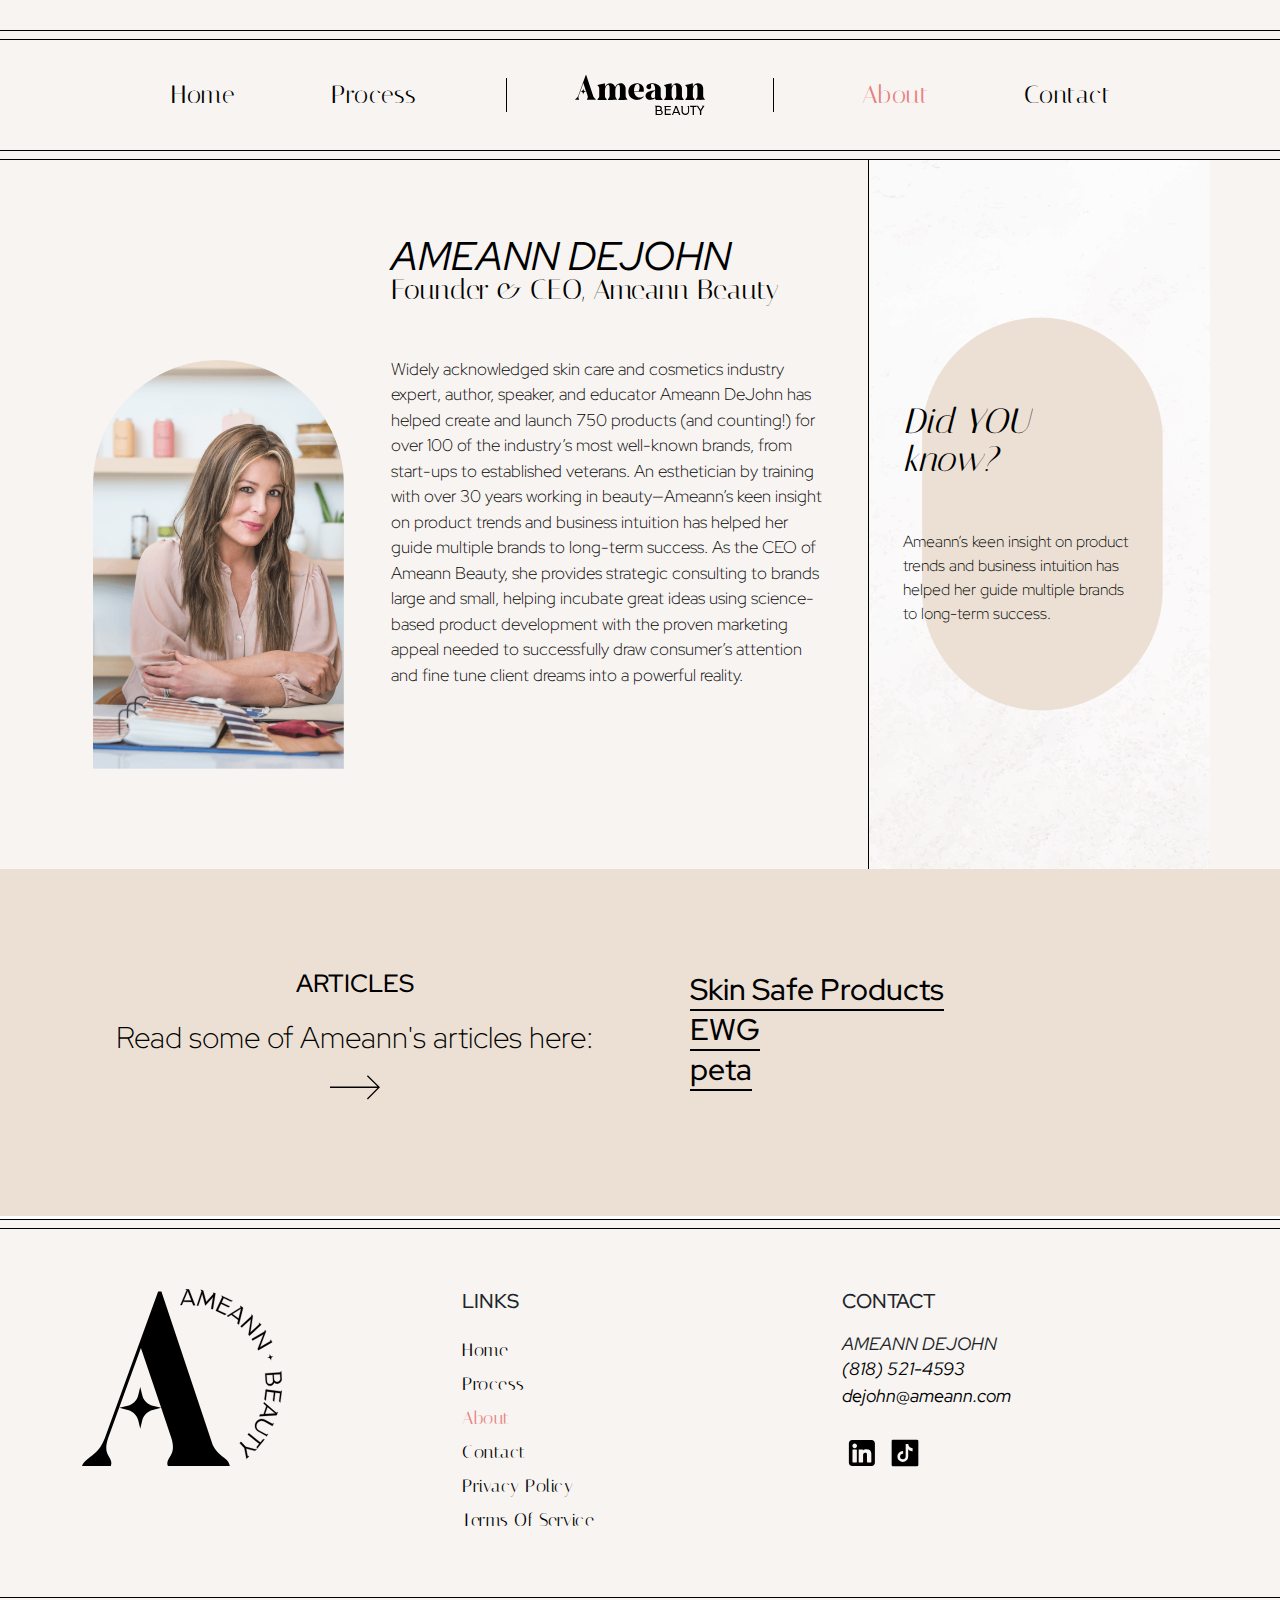
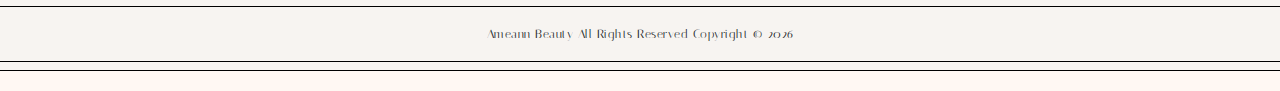
==== commit 6ed10abb: "move the svg icons to assets and replace their relative routes" ====
--- a/about-ameann.html
+++ b/about-ameann.html
@@ -170,8 +170,8 @@
                     <a href="mailto:dejohn@ameann.com"><em>dejohn@ameann.com</em></a>
                 </div>
                 <div class="social-icon">
-                    <a href=""><i class="customicon customicon-facebook"></i></a>
-                    <a href=""><i class="customicon customicon-instagram"></i></a>
+                  <a href=""><img src="/assets/images/linkedin-svgrepo-com.svg"></a>
+                  <a href=""><img class="tiktok" src="/assets/images/brand-tiktok-sq-svgrepo-com.svg"></a>
                 </div>
               </div>
             </div>
--- a/assets/css/style.css
+++ b/assets/css/style.css
@@ -284,7 +284,12 @@
   line-height: 1.2;
   border-radius: 5px;
   letter-spacing: 0.5px;
+  background-color: #d4c4af;
+}
+.buttons .btn:hover {
   background-color: #fff8f3;
+  color: #E68180;
+  border: 1px solid #E68180;
 }
 
 .home-section .items {
@@ -590,7 +595,7 @@
 
 .process-wheel-section {
   padding: 50px 0 100px;
-  border-bottom: 1px solid #000;
+  border-bottom: 0px solid #000;
   background-color: var(--background-page-color);
 
   
@@ -1108,7 +1113,8 @@
 
 
 .about-article-section {
-  background-color: var(--background-page-color);
+  background-color: #ECE0D5;
+      margin-bottom: 3px;
   padding: 150px 0;
 }
 
@@ -1254,8 +1260,9 @@
   background-color: #FFF8F3;
 }
 
+
 .border1 {
-  border-top: 0px solid #000;
+  border-top: 1px solid #000;
   border-bottom: 1px solid #000;
   padding: 10px 0;
   background-color: var(--background-page-color);
@@ -1449,8 +1456,8 @@
   bottom: 0;
   width: 100%;
   padding: 0 !important;
-  margin-left: 3%;
-  margin-bottom: 3%;
+  margin-left: 8%;
+  margin-bottom: 15%;
 
 }
 
@@ -1479,13 +1486,7 @@
     font-size: 28px;
   }
 
-  .hero-section .web-video-banner {
-    display: none;
-  }
-
-  .hero-section .mobile-video-banner {
-    display: block;
-  }
+
 }
 
 @media (max-width: 767px) {
@@ -1506,6 +1507,13 @@
 
   .hero-section .learn .content h2 {
     font-size: 4vw;
+  }
+  .hero-section .web-video-banner {
+    display: none;
+  }
+
+  .hero-section .mobile-video-banner {
+    display: block;
   }
 }
 
